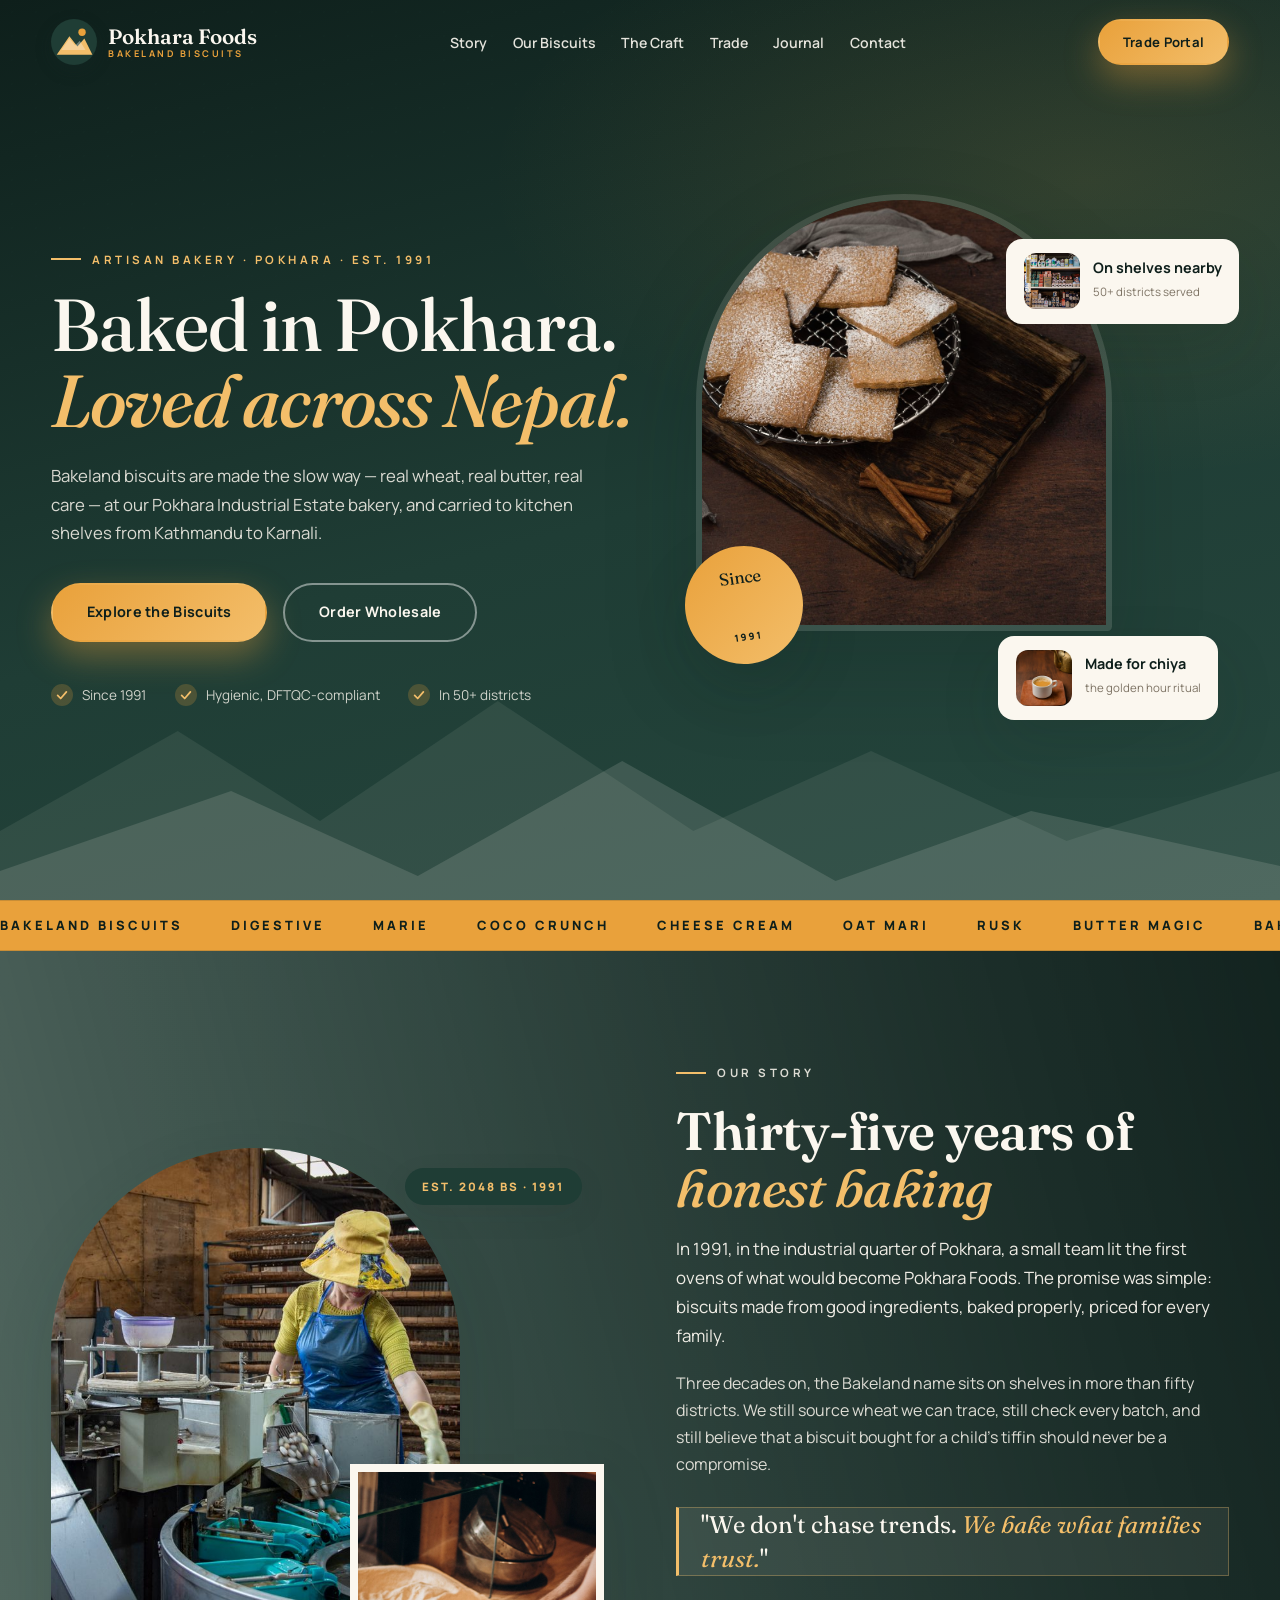
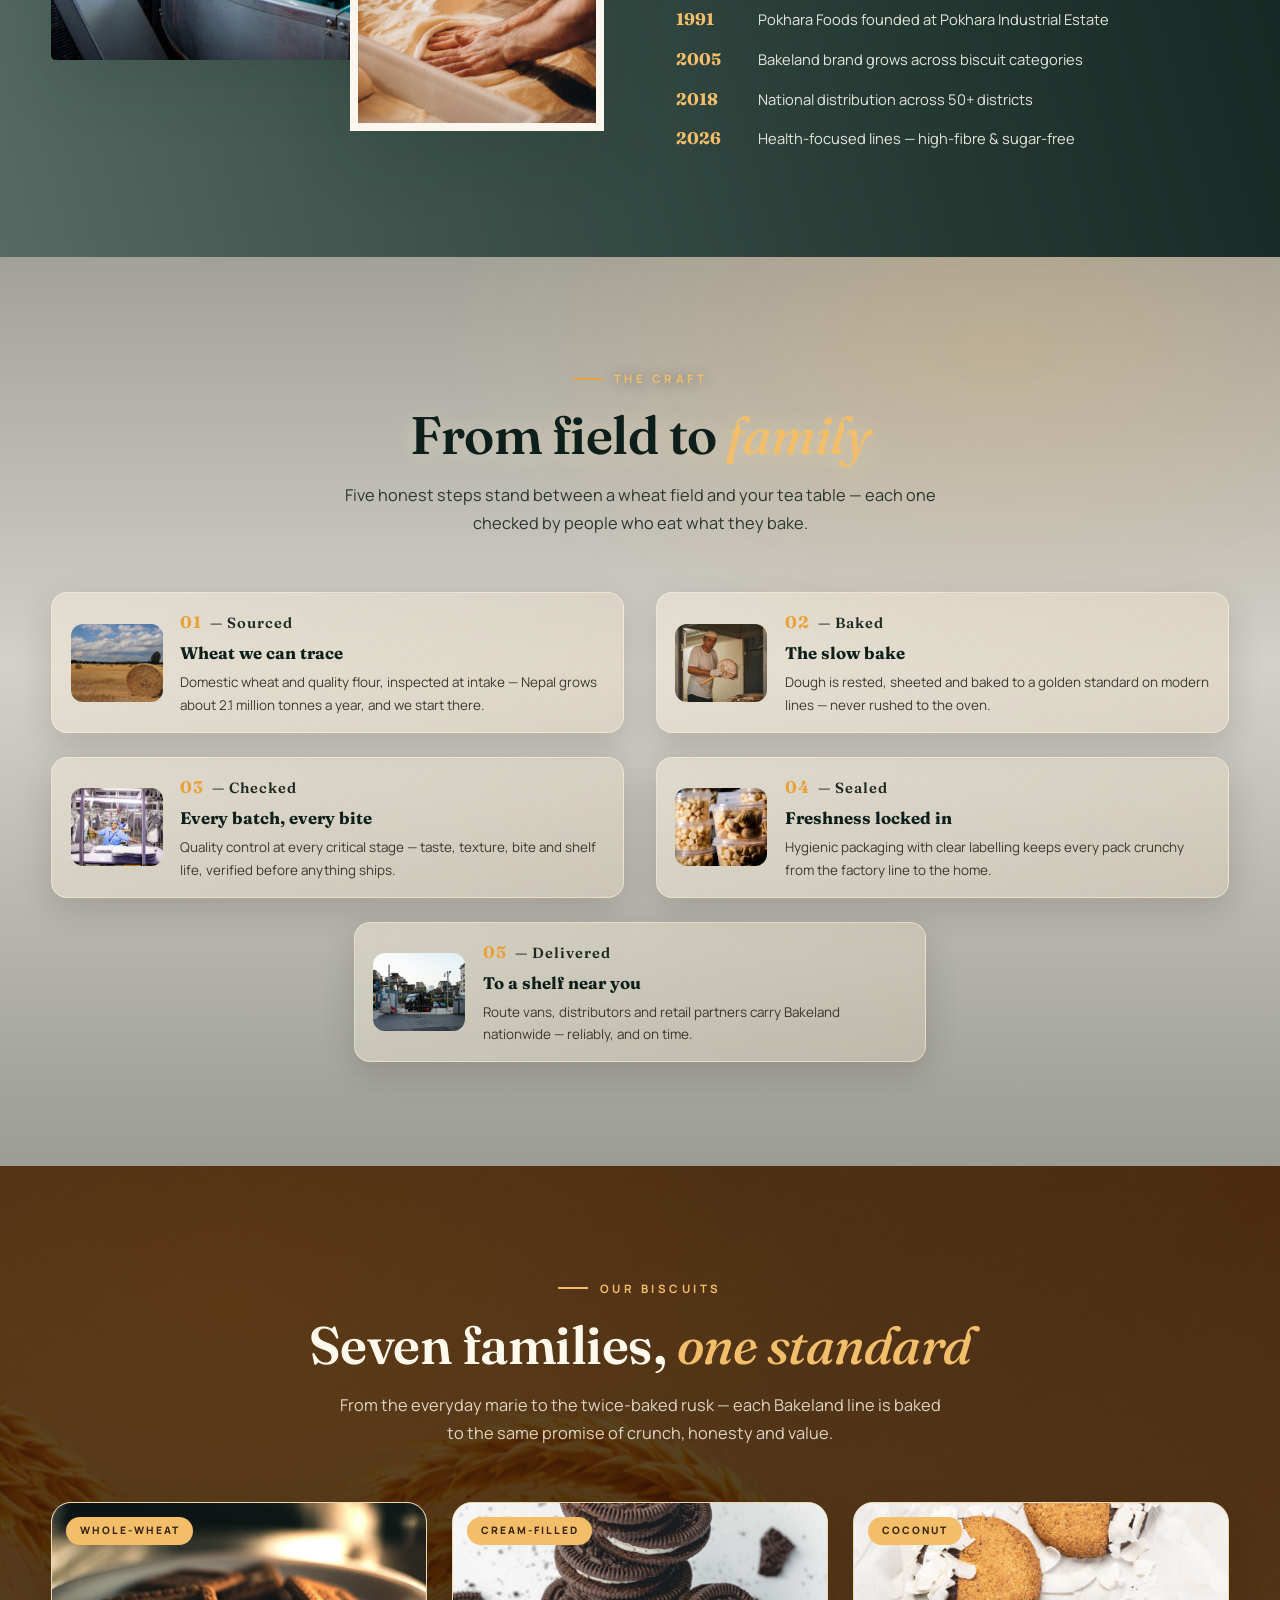
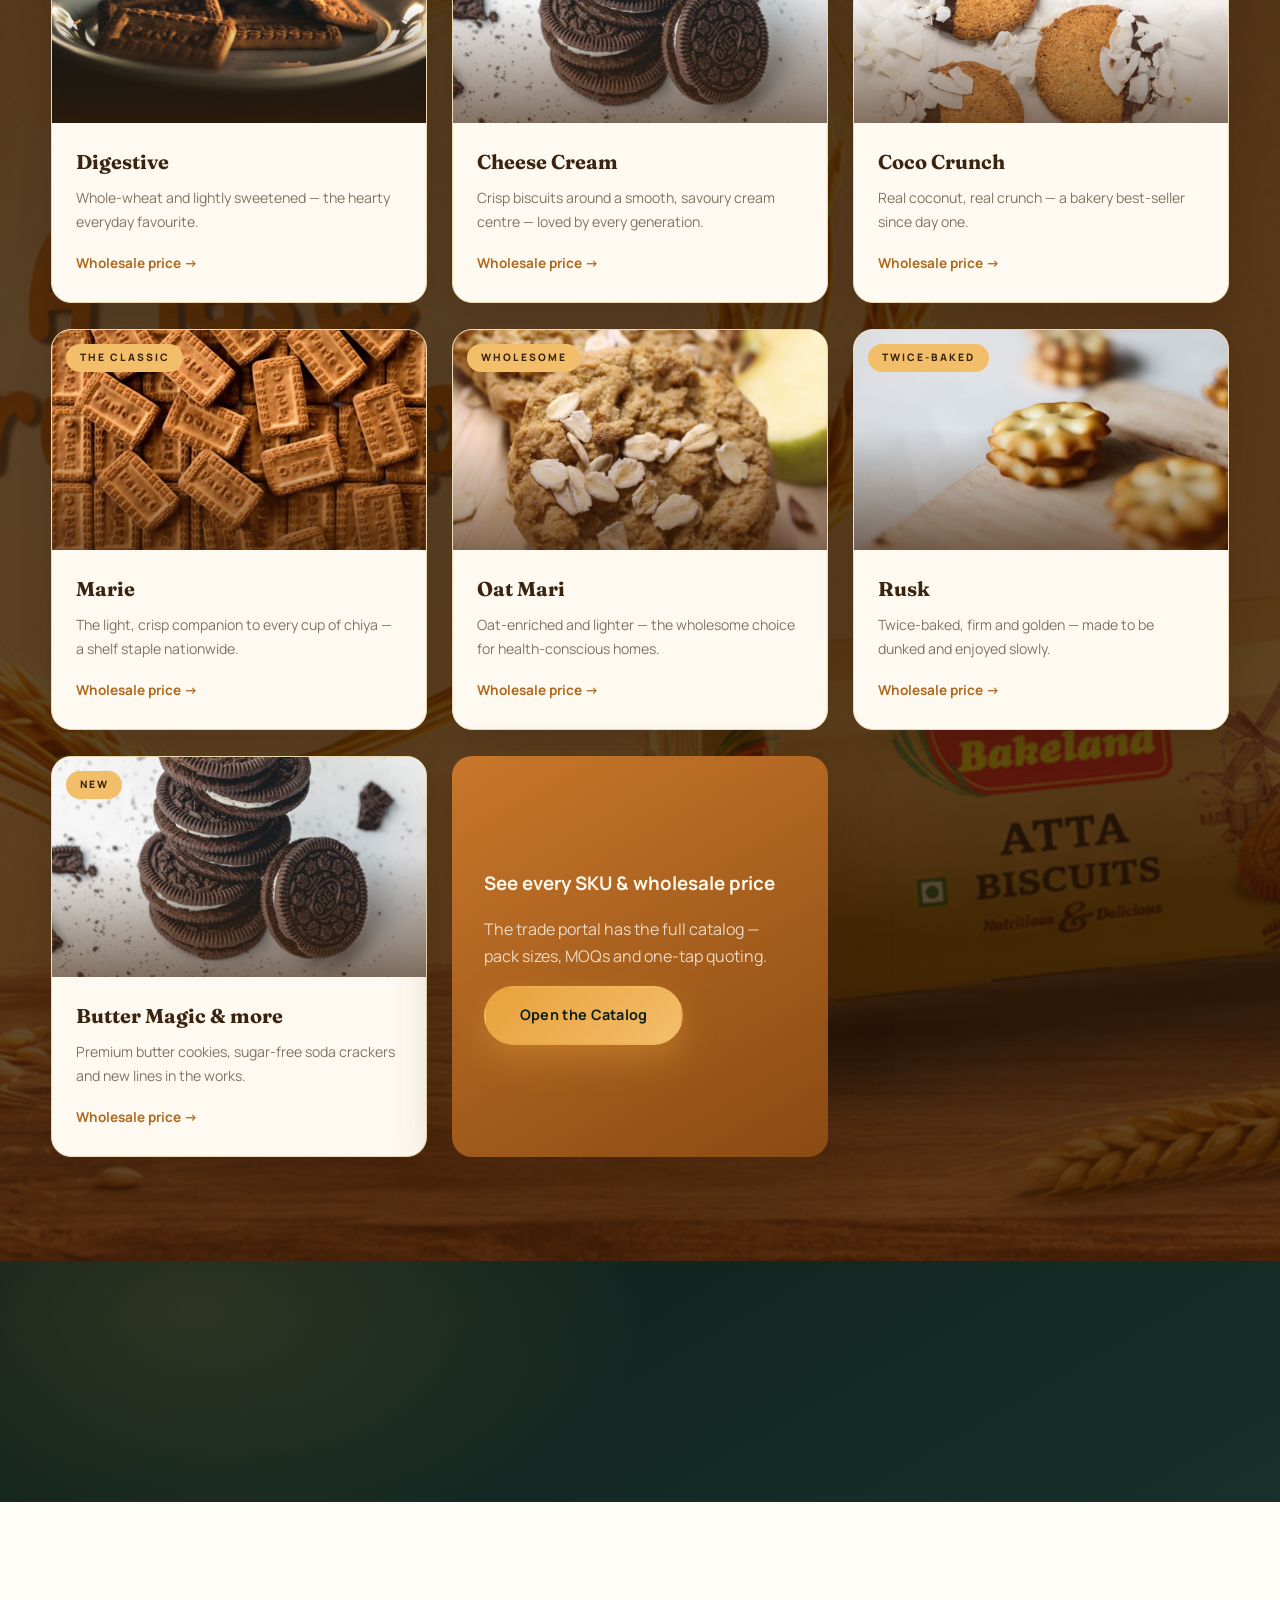
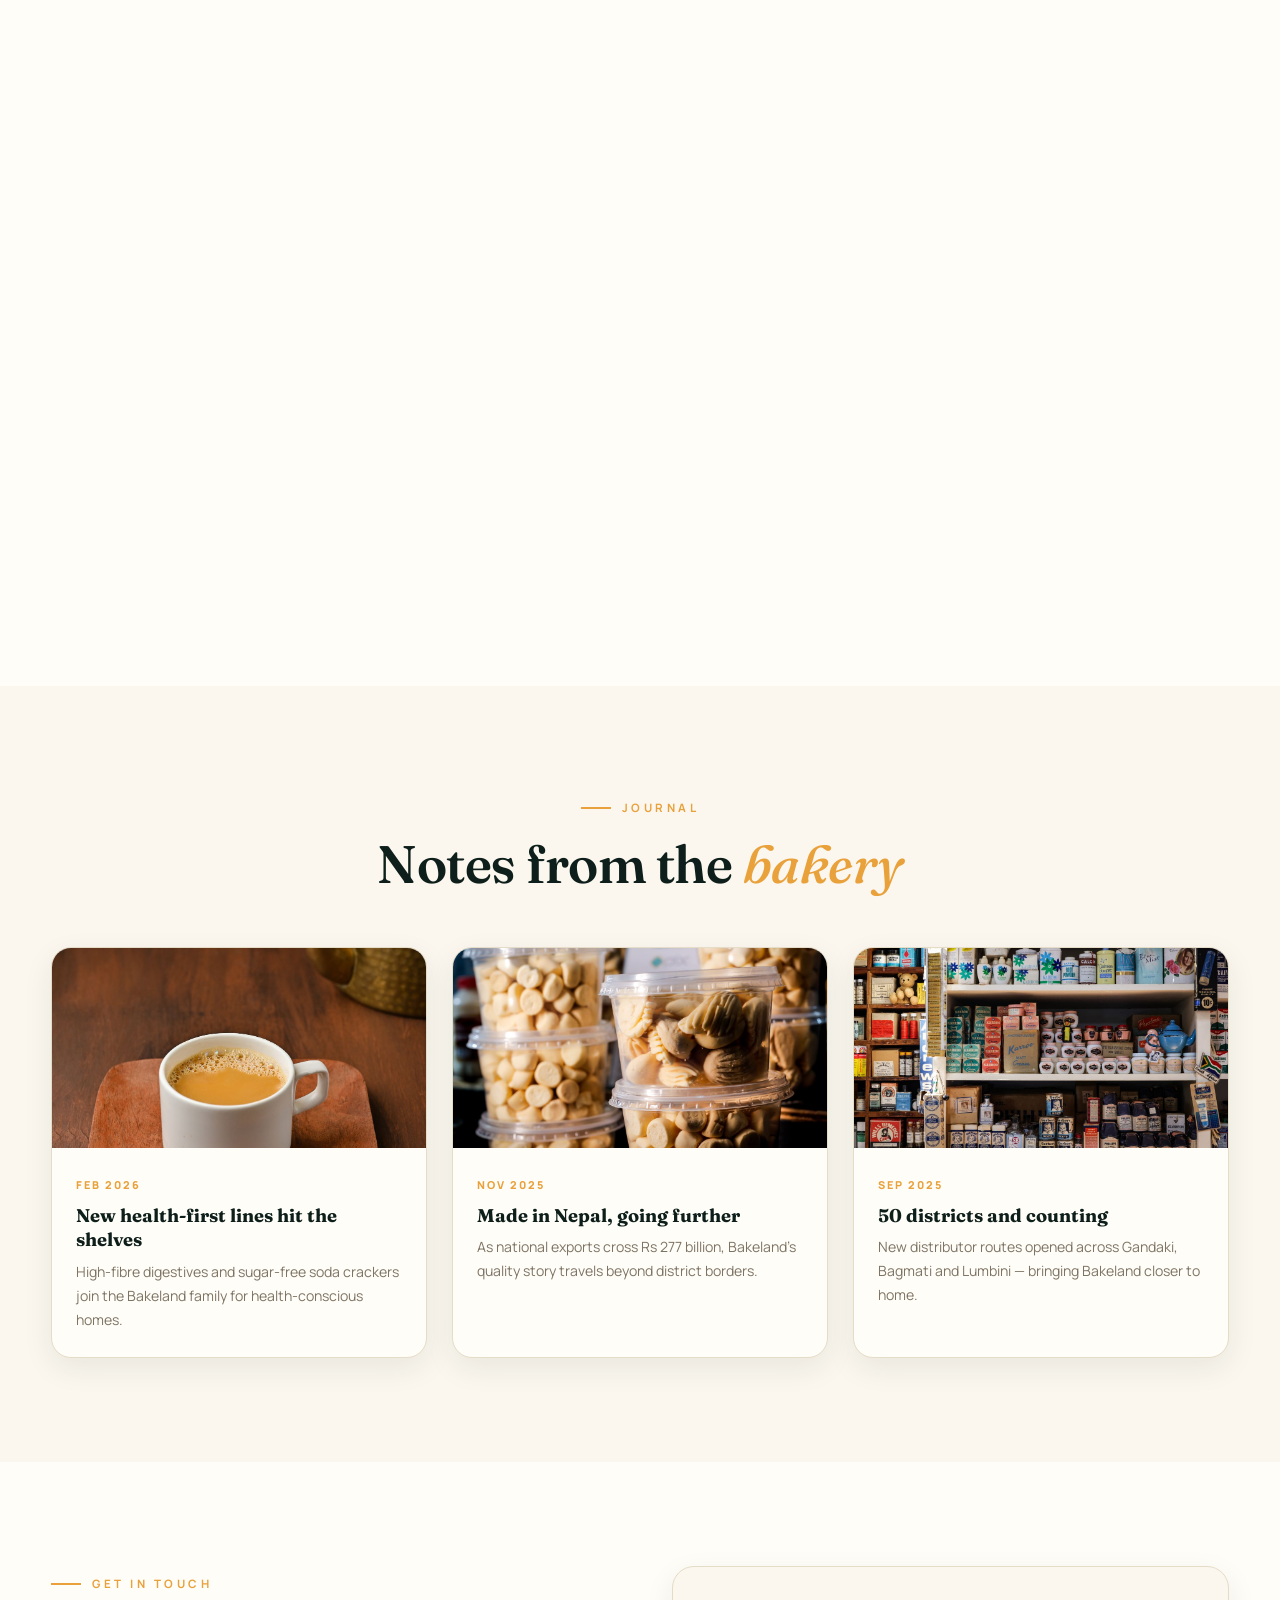
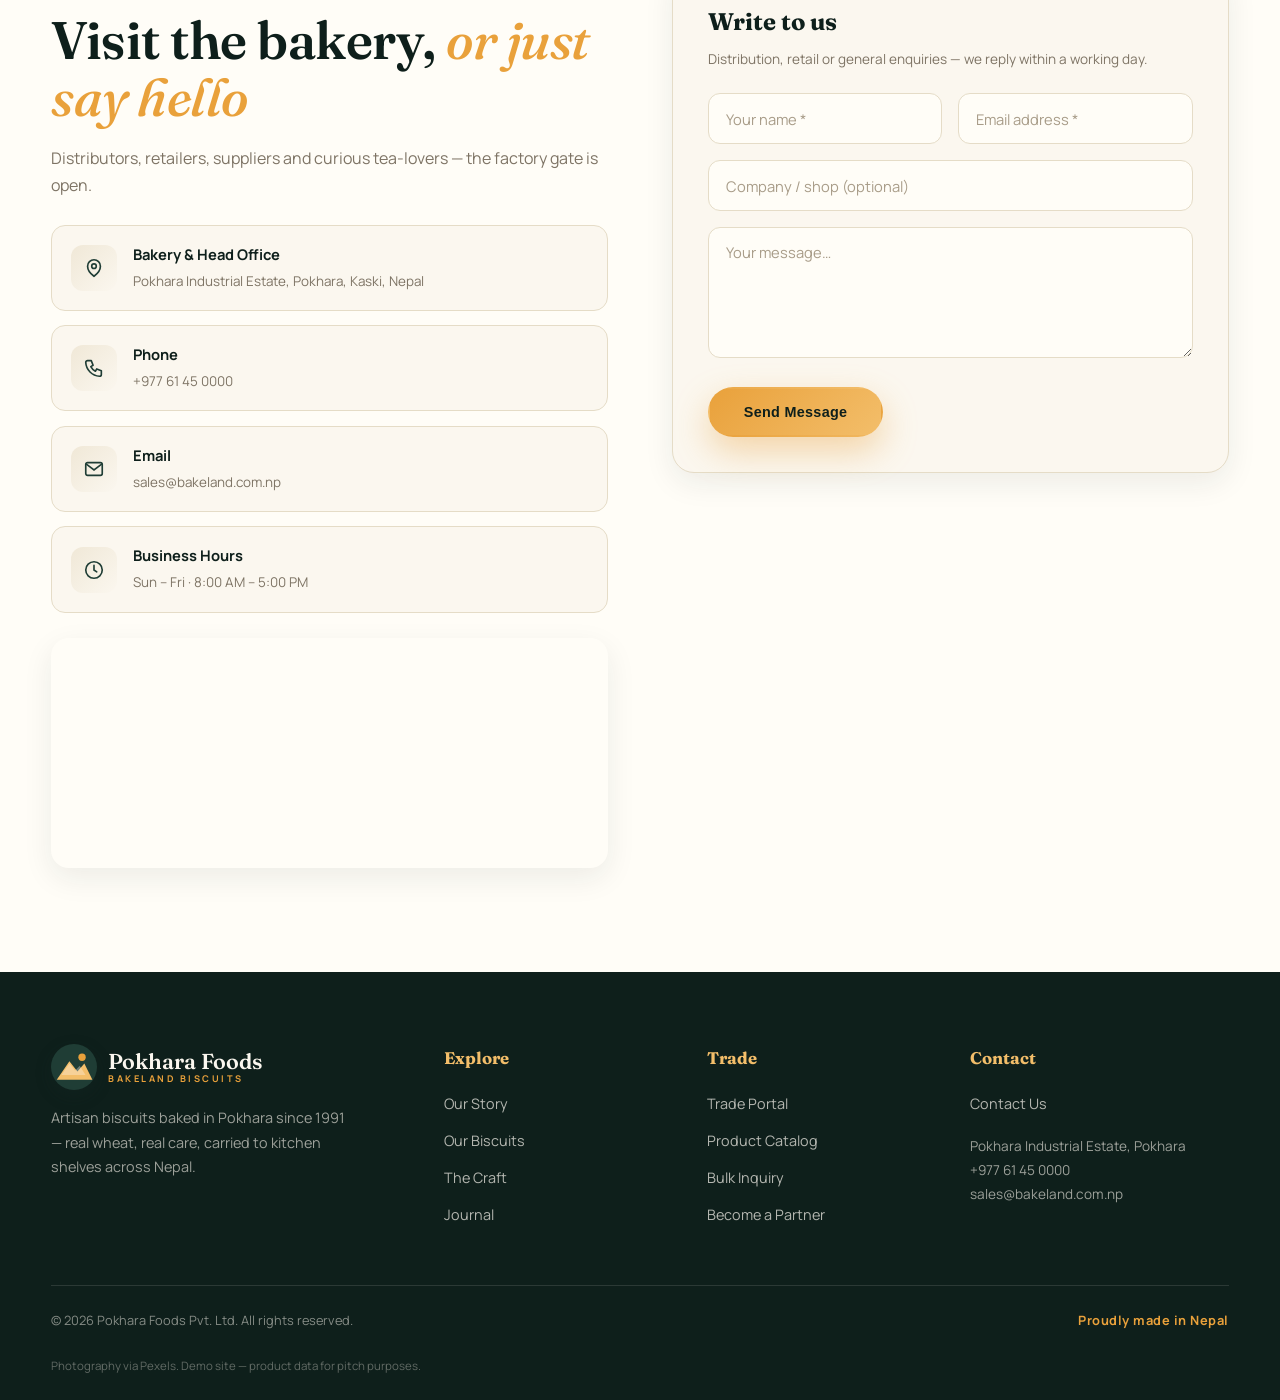
==== index.html @ 2c6dbd6b "feat: corporate website (index, styles, interactions)" ====
<!DOCTYPE html>
<html lang="en">
<head>
  <meta charset="UTF-8" />
  <meta name="viewport" content="width=device-width, initial-scale=1.0" />
  <title>Pokhara Foods | Bakeland Biscuits — Baked in Pokhara, Loved Across Nepal</title>
  <meta name="description" content="Pokhara Foods Pvt. Ltd. — artisan biscuit makers since 1991. Bakeland digestive, marie, coconut crunch and cream biscuits, baked at our Pokhara Industrial Estate bakery and carried to kitchens across Nepal." />
  <meta name="keywords" content="Bakeland biscuits, biscuit manufacturer Nepal, Pokhara Foods, digestive biscuits Nepal, biscuit wholesaler Nepal, Made in Nepal snacks" />
  <meta property="og:type" content="website" />
  <meta property="og:title" content="Pokhara Foods | Bakeland Biscuits" />
  <meta property="og:description" content="Artisan biscuits baked in Pokhara since 1991. Retailers & distributors — order wholesale in under two minutes." />
  <meta property="og:locale" content="en_NP" />
  <script type="application/ld+json">
  {
    "@context": "https://schema.org",
    "@type": "Organization",
    "name": "Pokhara Foods Pvt. Ltd.",
    "alternateName": "Bakeland Biscuits",
    "description": "Nepali artisan biscuit manufacturer, producer of the Bakeland brand since 1991.",
    "foundingDate": "1991",
    "telephone": "+97761450000",
    "address": {
      "@type": "PostalAddress",
      "streetAddress": "Pokhara Industrial Estate",
      "addressLocality": "Pokhara",
      "addressRegion": "Kaski, Gandaki",
      "addressCountry": "NP"
    },
    "areaServed": "Nepal",
    "brand": { "@type": "Brand", "name": "Bakeland" }
  }
  </script>
  <link rel="preconnect" href="https://fonts.googleapis.com" />
  <link rel="preconnect" href="https://fonts.gstatic.com" crossorigin />
  <link href="https://fonts.googleapis.com/css2?family=Fraunces:ital,opsz,wght@0,9..144,400;0,9..144,500;0,9..144,600;0,9..144,700;1,9..144,400;1,9..144,600&family=Manrope:wght@300;400;500;600;700;800&display=swap" rel="stylesheet" />
  <link rel="stylesheet" href="main.css" />
</head>
<body>

  <!-- ================================================================
       NAVBAR
  ================================================================= -->
  <nav class="navbar" id="navbar">
    <div class="container nav-inner">
      <a href="#top" class="brand">
        <span class="brand-mark" aria-hidden="true">
          <svg viewBox="0 0 40 40" width="46" height="46">
            <path d="M5 31 L16 15 L23 24 L29 17 L36 31 Z" fill="#f3be6a"/>
            <circle cx="27" cy="11.5" r="3.2" fill="#e9a13b"/>
            <path d="M9 27 L16 17 L21 23 L25 19 L30 27 Z" fill="rgba(251,247,239,0.35)"/>
          </svg>
        </span>
        <span class="brand-text">Pokhara Foods<small>Bakeland Biscuits</small></span>
      </a>

      <ul class="nav-links" id="navLinks">
        <li><a href="#story">Story</a></li>
        <li><a href="#families">Our Biscuits</a></li>
        <li><a href="#craft">The Craft</a></li>
        <li><a href="#trade">Trade</a></li>
        <li><a href="#journal">Journal</a></li>
        <li><a href="#contact">Contact</a></li>
      </ul>

      <a href="portal.html" class="btn btn-primary btn-sm">Trade Portal</a>

      <button class="hamburger" id="hamburger" aria-label="Toggle menu">
        <span></span><span></span><span></span>
      </button>
    </div>
  </nav>

  <!-- ================================================================
       HERO
  ================================================================= -->
  <header class="hero" id="top">
    <svg class="hero-ridge" viewBox="0 0 1440 260" preserveAspectRatio="none" aria-hidden="true">
      <path fill="rgba(251,247,239,0.07)" d="M0,190 L200,90 L360,180 L560,60 L780,190 L980,110 L1200,200 L1440,130 L1440,260 L0,260 Z"/>
      <path fill="rgba(251,247,239,0.13)" d="M0,230 L260,150 L470,235 L700,120 L940,240 L1160,170 L1440,225 L1440,260 L0,260 Z"/>
    </svg>

    <div class="container hero-inner">
      <div class="hero-copy">
        <p class="eyebrow hero-eyebrow">Artisan Bakery · Pokhara · Est. 1991</p>
        <h1 class="hero-title">Baked in Pokhara.<br /><em>Loved across Nepal.</em></h1>
        <p class="hero-sub">
          Bakeland biscuits are made the slow way — real wheat, real butter, real care —
          at our Pokhara Industrial Estate bakery, and carried to kitchen shelves from
          Kathmandu to Karnali.
        </p>
        <div class="hero-actions">
          <a href="#families" class="btn btn-primary">Explore the Biscuits</a>
          <a href="portal.html" class="btn btn-ghost">Order Wholesale</a>
        </div>
        <ul class="hero-trust">
          <li><span class="tick"><svg viewBox="0 0 16 16" width="14" height="14"><path d="M3 8.5 6.5 12 13 4.5" fill="none" stroke="currentColor" stroke-width="2" stroke-linecap="round" stroke-linejoin="round"/></svg></span>Since 1991</li>
          <li><span class="tick"><svg viewBox="0 0 16 16" width="14" height="14"><path d="M3 8.5 6.5 12 13 4.5" fill="none" stroke="currentColor" stroke-width="2" stroke-linecap="round" stroke-linejoin="round"/></svg></span>Hygienic, DFTQC-compliant</li>
          <li><span class="tick"><svg viewBox="0 0 16 16" width="14" height="14"><path d="M3 8.5 6.5 12 13 4.5" fill="none" stroke="currentColor" stroke-width="2" stroke-linecap="round" stroke-linejoin="round"/></svg></span>In 50+ districts</li>
        </ul>
      </div>

      <div class="hero-collage" aria-hidden="true">
        <div class="hero-main arch">
          <img src="assets/hero.jpg" alt="Artisan biscuits arranged on a rustic table" />
        </div>
        <div class="hero-float hero-float-a">
          <img src="assets/chiya.jpg" alt="Cup of chiya with biscuits" />
          <div><strong>Made for chiya</strong><span>the golden hour ritual</span></div>
        </div>
        <div class="hero-float hero-float-b">
          <img src="assets/kirana.jpg" alt="Neighbourhood grocery shelf" />
          <div><strong>On shelves nearby</strong><span>50+ districts served</span></div>
        </div>
        <div class="hero-seal">Since<br /><small>1991</small></div>
      </div>
    </div>
  </header>

  <!-- ================================================================
       TICKER
  ================================================================= -->
  <div class="ticker" aria-hidden="true">
    <div class="ticker-track">
      <span>Bakeland Biscuits</span><span>Digestive</span><span>Marie</span><span>Coco Crunch</span><span>Cheese Cream</span><span>Oat Mari</span><span>Rusk</span><span>Butter Magic</span><span>Baked in Pokhara</span>
      <span>Bakeland Biscuits</span><span>Digestive</span><span>Marie</span><span>Coco Crunch</span><span>Cheese Cream</span><span>Oat Mari</span><span>Rusk</span><span>Butter Magic</span><span>Baked in Pokhara</span>
    </div>
  </div>

  <!-- ================================================================
       STORY
  ================================================================= -->
  <section class="section story" id="story">
    <div class="container story-grid">
      <div class="story-media reveal">
        <div class="story-photo-a arch">
          <img src="assets/factory.jpg" alt="Inside the Pokhara Foods bakery" />
        </div>
        <div class="story-photo-b">
          <img src="assets/baker-hands.jpg" alt="Baker's hands kneading dough" />
        </div>
        <span class="story-tag">Est. 2048 BS · 1991</span>
      </div>

      <div class="story-text">
        <p class="eyebrow reveal">Our Story</p>
        <h2 class="section-title reveal">Thirty-five years of <em>honest baking</em></h2>
        <p class="lead reveal">
          In 1991, in the industrial quarter of Pokhara, a small team lit the first ovens
          of what would become Pokhara Foods. The promise was simple: biscuits made from
          good ingredients, baked properly, priced for every family.
        </p>
        <p class="reveal">
          Three decades on, the Bakeland name sits on shelves in more than fifty districts.
          We still source wheat we can trace, still check every batch, and still believe
          that a biscuit bought for a child's tiffin should never be a compromise.
        </p>
        <blockquote class="pullquote reveal">
          "We don't chase trends. <em>We bake what families trust.</em>"
        </blockquote>

        <ul class="timeline">
          <li class="reveal"><b>1991</b><span>Pokhara Foods founded at Pokhara Industrial Estate</span></li>
          <li class="reveal"><b>2005</b><span>Bakeland brand grows across biscuit categories</span></li>
          <li class="reveal"><b>2018</b><span>National distribution across 50+ districts</span></li>
          <li class="reveal"><b>2026</b><span>Health-focused lines — high-fibre &amp; sugar-free</span></li>
        </ul>
      </div>
    </div>
  </section>

  <!-- ================================================================
       CRAFT — FIELD TO FAMILY (wheat-field video background)
  ================================================================= -->
  <section class="section craft" id="craft">
    <video class="craft-video" src="field.mp4" autoplay muted loop playsinline preload="auto" aria-hidden="true"></video>

    <div class="container">
      <div class="section-head center reveal">
        <p class="eyebrow">The Craft</p>
        <h2 class="section-title">From field to <em>family</em></h2>
        <p class="section-sub">
          Five honest steps stand between a wheat field and your tea table — each one
          checked by people who eat what they bake.
        </p>
      </div>

      <div class="craft-steps">
        <div class="craft-step reveal">
          <div class="craft-img"><img src="assets/wheat.jpg" alt="Golden wheat field" loading="lazy" /></div>
          <div>
            <span class="craft-num"><b>01</b> — Sourced</span>
            <h4>Wheat we can trace</h4>
            <p>Domestic wheat and quality flour, inspected at intake — Nepal grows about 2.1 million tonnes a year, and we start there.</p>
          </div>
        </div>
        <div class="craft-step reveal">
          <div class="craft-img"><img src="assets/oven.jpg" alt="Baking in a commercial oven" loading="lazy" /></div>
          <div>
            <span class="craft-num"><b>02</b> — Baked</span>
            <h4>The slow bake</h4>
            <p>Dough is rested, sheeted and baked to a golden standard on modern lines — never rushed to the oven.</p>
          </div>
        </div>
        <div class="craft-step reveal">
          <div class="craft-img"><img src="assets/quality.jpg" alt="Quality inspection" loading="lazy" /></div>
          <div>
            <span class="craft-num"><b>03</b> — Checked</span>
            <h4>Every batch, every bite</h4>
            <p>Quality control at every critical stage — taste, texture, bite and shelf life, verified before anything ships.</p>
          </div>
        </div>
        <div class="craft-step reveal">
          <div class="craft-img"><img src="assets/packaging.jpg" alt="Packaged biscuits" loading="lazy" /></div>
          <div>
            <span class="craft-num"><b>04</b> — Sealed</span>
            <h4>Freshness locked in</h4>
            <p>Hygienic packaging with clear labelling keeps every pack crunchy from the factory line to the home.</p>
          </div>
        </div>
        <div class="craft-step reveal">
          <div class="craft-img"><img src="assets/distribution.jpg" alt="Distribution truck" loading="lazy" /></div>
          <div>
            <span class="craft-num"><b>05</b> — Delivered</span>
            <h4>To a shelf near you</h4>
            <p>Route vans, distributors and retail partners carry Bakeland nationwide — reliably, and on time.</p>
          </div>
        </div>
      </div>
    </div>
  </section>

  <!-- ================================================================
       PRODUCT FAMILIES
  ================================================================= -->
  <section class="section families" id="families">
    <div class="container">
      <div class="section-head center reveal">
        <p class="eyebrow">Our Biscuits</p>
        <h2 class="section-title">Seven families, <em>one standard</em></h2>
        <p class="section-sub">
          From the everyday marie to the twice-baked rusk — each Bakeland line is baked
          to the same promise of crunch, honesty and value.
        </p>
      </div>

      <div class="families-grid">
        <article class="card family-card reveal">
          <div class="family-img">
            <span class="family-tag">Whole-wheat</span>
            <img src="assets/biscuit-digestive.jpg" alt="Bakeland Digestive biscuits" loading="lazy" />
          </div>
          <div class="family-body">
            <h3>Digestive</h3>
            <p>Whole-wheat and lightly sweetened — the hearty everyday favourite.</p>
            <a href="portal.html#catalog" class="family-link">Wholesale price →</a>
          </div>
        </article>

        <article class="card family-card reveal">
          <div class="family-img">
            <span class="family-tag">Cream-filled</span>
            <img src="assets/biscuit-cream.jpg" alt="Bakeland Cheese Cream biscuits" loading="lazy" />
          </div>
          <div class="family-body">
            <h3>Cheese Cream</h3>
            <p>Crisp biscuits around a smooth, savoury cream centre — loved by every generation.</p>
            <a href="portal.html#catalog" class="family-link">Wholesale price →</a>
          </div>
        </article>

        <article class="card family-card reveal">
          <div class="family-img">
            <span class="family-tag">Coconut</span>
            <img src="assets/biscuit-coconut.jpg" alt="Bakeland Coco Crunch coconut biscuits" loading="lazy" />
          </div>
          <div class="family-body">
            <h3>Coco Crunch</h3>
            <p>Real coconut, real crunch — a bakery best-seller since day one.</p>
            <a href="portal.html#catalog" class="family-link">Wholesale price →</a>
          </div>
        </article>

        <article class="card family-card reveal">
          <div class="family-img">
            <span class="family-tag">The classic</span>
            <img src="assets/biscuit-marie.jpg" alt="Bakeland Marie biscuits" loading="lazy" />
          </div>
          <div class="family-body">
            <h3>Marie</h3>
            <p>The light, crisp companion to every cup of chiya — a shelf staple nationwide.</p>
            <a href="portal.html#catalog" class="family-link">Wholesale price →</a>
          </div>
        </article>

        <article class="card family-card reveal">
          <div class="family-img">
            <span class="family-tag">Wholesome</span>
            <img src="assets/biscuit-oat.jpg" alt="Bakeland Oat Mari biscuits" loading="lazy" />
          </div>
          <div class="family-body">
            <h3>Oat Mari</h3>
            <p>Oat-enriched and lighter — the wholesome choice for health-conscious homes.</p>
            <a href="portal.html#catalog" class="family-link">Wholesale price →</a>
          </div>
        </article>

        <article class="card family-card reveal">
          <div class="family-img">
            <span class="family-tag">Twice-baked</span>
            <img src="assets/biscuit-rusk.jpg" alt="Bakeland Rusk slices" loading="lazy" />
          </div>
          <div class="family-body">
            <h3>Rusk</h3>
            <p>Twice-baked, firm and golden — made to be dunked and enjoyed slowly.</p>
            <a href="portal.html#catalog" class="family-link">Wholesale price →</a>
          </div>
        </article>

        <article class="card family-card reveal">
          <div class="family-img">
            <span class="family-tag">New</span>
            <img src="assets/biscuit-cream.jpg" alt="Bakeland Butter Magic cookies" loading="lazy" />
          </div>
          <div class="family-body">
            <h3>Butter Magic &amp; more</h3>
            <p>Premium butter cookies, sugar-free soda crackers and new lines in the works.</p>
            <a href="portal.html#catalog" class="family-link">Wholesale price →</a>
          </div>
        </article>

        <article class="card family-card family-cta reveal">
          <h3>See every SKU &amp; wholesale price</h3>
          <p>The trade portal has the full catalog — pack sizes, MOQs and one-tap quoting.</p>
          <a href="portal.html#catalog" class="btn btn-primary">Open the Catalog</a>
        </article>
      </div>
    </div>
  </section>

  <!-- ================================================================
       STATS BAND
  ================================================================= -->
  <section class="stats">
    <div class="container stats-inner">
      <div class="stat reveal">
        <span class="stat-value" data-count="30" data-suffix="+">0</span>
        <p class="stat-label">Years baking</p>
      </div>
      <div class="stat reveal">
        <span class="stat-value" data-count="120" data-suffix="+">0</span>
        <p class="stat-label">People on the team</p>
      </div>
      <div class="stat reveal">
        <span class="stat-value" data-count="50" data-suffix="+">0</span>
        <p class="stat-label">Distributor partners</p>
      </div>
      <div class="stat reveal">
        <span class="stat-value" data-count="7">0</span>
        <p class="stat-label">Biscuit families</p>
      </div>
      <div class="stat reveal">
        <span class="stat-value" data-count="100" data-suffix="k+">0</span>
        <p class="stat-label">Families reached</p>
      </div>
    </div>
  </section>

  <!-- ================================================================
       TRADE TEASER + MINI CALCULATOR
  ================================================================= -->
  <section class="section trade" id="trade">
    <div class="container trade-grid">
      <div>
        <p class="eyebrow reveal">Trade &amp; Distribution</p>
        <h2 class="section-title reveal">A category <em>on the rise</em></h2>
        <p class="reveal" style="color:var(--muted)">
          Nepal's biscuits and crackers market is projected to grow at a
          <strong style="color:var(--pine-deep)">6.8% CAGR through 2032</strong>, total exports
          have climbed past <strong style="color:var(--pine-deep)">Rs 277 billion</strong>,
          and shelves are hungry for trusted local brands. Bakeland is ready — and so is
          our order desk.
        </p>

        <div class="trade-points">
          <div class="trade-point reveal">
            <span class="tp-num">1</span>
            <div><strong>Instant bulk quotes</strong><span>Calculate your order and get a WhatsApp quote in under two minutes.</span></div>
          </div>
          <div class="trade-point reveal">
            <span class="tp-num">2</span>
            <div><strong>Partner tiers for every size</strong><span>From kirana retailer to regional super-distributor — pick your tier, apply online.</span></div>
          </div>
          <div class="trade-point reveal">
            <span class="tp-num">3</span>
            <div><strong>Fresh stock, fast</strong><span>Baked at our Pokhara plant, routed nationwide on time for every season.</span></div>
          </div>
        </div>
      </div>

      <div class="mini-calc reveal">
        <p class="eyebrow" style="color:var(--saffron-2)">Try it — 10 seconds</p>
        <h3>Estimate your first order</h3>
        <p class="form-note">Pick a biscuit and cartons. This is the same calculator the trade portal uses.</p>
        <label for="miniSku">Biscuit</label>
        <select id="miniSku"></select>
        <label for="miniQty">Cartons</label>
        <input type="number" id="miniQty" min="1" max="999" value="10" />
        <div class="mini-result">
          <span>Est. wholesale value</span>
          <strong id="miniValue">Rs. 0</strong>
        </div>
        <a href="portal.html#calculator" class="btn btn-primary" style="width:100%">Open the Trade Portal</a>
      </div>
    </div>
  </section>

  <!-- ================================================================
       JOURNAL
  ================================================================= -->
  <section class="section journal" id="journal">
    <div class="container">
      <div class="section-head center reveal">
        <p class="eyebrow">Journal</p>
        <h2 class="section-title">Notes from the <em>bakery</em></h2>
      </div>

      <div class="journal-grid">
        <article class="card journal-card reveal">
          <div class="journal-img"><img src="assets/chiya.jpg" alt="Chiya with biscuits" loading="lazy" /></div>
          <div class="journal-body">
            <span class="journal-date">Feb 2026</span>
            <h3>New health-first lines hit the shelves</h3>
            <p>High-fibre digestives and sugar-free soda crackers join the Bakeland family for health-conscious homes.</p>
          </div>
        </article>

        <article class="card journal-card reveal">
          <div class="journal-img"><img src="assets/packaging.jpg" alt="Packaged biscuits" loading="lazy" /></div>
          <div class="journal-body">
            <span class="journal-date">Nov 2025</span>
            <h3>Made in Nepal, going further</h3>
            <p>As national exports cross Rs 277 billion, Bakeland's quality story travels beyond district borders.</p>
          </div>
        </article>

        <article class="card journal-card reveal">
          <div class="journal-img"><img src="assets/kirana.jpg" alt="Neighbourhood grocery store" loading="lazy" /></div>
          <div class="journal-body">
            <span class="journal-date">Sep 2025</span>
            <h3>50 districts and counting</h3>
            <p>New distributor routes opened across Gandaki, Bagmati and Lumbini — bringing Bakeland closer to home.</p>
          </div>
        </article>
      </div>
    </div>
  </section>

  <!-- ================================================================
       CONTACT
  ================================================================= -->
  <section class="section contact" id="contact">
    <div class="container contact-grid">
      <div>
        <p class="eyebrow reveal">Get in Touch</p>
        <h2 class="section-title reveal">Visit the bakery, <em>or just say hello</em></h2>
        <p class="reveal" style="color:var(--muted); margin-bottom:1.6rem">
          Distributors, retailers, suppliers and curious tea-lovers — the factory gate is open.
        </p>

        <div class="contact-cards">
          <div class="contact-card reveal">
            <span class="contact-icon"><svg viewBox="0 0 24 24" width="22" height="22"><path d="M12 21s-7-5.2-7-11a7 7 0 0 1 14 0c0 5.8-7 11-7 11Z" fill="none" stroke="currentColor" stroke-width="1.8"/><circle cx="12" cy="10" r="2.5" fill="none" stroke="currentColor" stroke-width="1.8"/></svg></span>
            <div><strong>Bakery &amp; Head Office</strong><span>Pokhara Industrial Estate, Pokhara, Kaski, Nepal</span></div>
          </div>
          <div class="contact-card reveal">
            <span class="contact-icon"><svg viewBox="0 0 24 24" width="22" height="22"><path d="M5 4h4l2 5-2.5 1.5a12 12 0 0 0 5 5L15 13l5 2v4a2 2 0 0 1-2 2A16 16 0 0 1 3 6a2 2 0 0 1 2-2Z" fill="none" stroke="currentColor" stroke-width="1.8" stroke-linejoin="round"/></svg></span>
            <div><strong>Phone</strong><span>+977 61 45 0000</span></div>
          </div>
          <div class="contact-card reveal">
            <span class="contact-icon"><svg viewBox="0 0 24 24" width="22" height="22"><rect x="3" y="5" width="18" height="14" rx="2" fill="none" stroke="currentColor" stroke-width="1.8"/><path d="m4 7 8 6 8-6" fill="none" stroke="currentColor" stroke-width="1.8" stroke-linecap="round"/></svg></span>
            <div><strong>Email</strong><span>sales@bakeland.com.np</span></div>
          </div>
          <div class="contact-card reveal">
            <span class="contact-icon"><svg viewBox="0 0 24 24" width="22" height="22"><circle cx="12" cy="12" r="9" fill="none" stroke="currentColor" stroke-width="1.8"/><path d="M12 7v5l3 2" fill="none" stroke="currentColor" stroke-width="1.8" stroke-linecap="round"/></svg></span>
            <div><strong>Business Hours</strong><span>Sun – Fri · 8:00 AM – 5:00 PM</span></div>
          </div>
        </div>

        <div class="contact-map reveal">
          <iframe
            src="https://www.google.com/maps?q=Pokhara+Industrial+Estate,+Pokhara,+Nepal&output=embed"
            title="Pokhara Foods — Pokhara Industrial Estate"
            loading="lazy"
            referrerpolicy="no-referrer-when-downgrade"
            allowfullscreen></iframe>
        </div>
      </div>

      <form class="contact-form reveal" id="contactForm" onsubmit="return false;">
        <h3>Write to us</h3>
        <p class="form-note">Distribution, retail or general enquiries — we reply within a working day.</p>
        <div class="form-row">
          <input type="text" placeholder="Your name *" id="cfName" required />
          <input type="email" placeholder="Email address *" id="cfEmail" required />
        </div>
        <input type="text" placeholder="Company / shop (optional)" id="cfCompany" />
        <textarea rows="5" placeholder="Your message…" id="cfMsg"></textarea>
        <button type="submit" class="btn btn-primary">Send Message</button>
        <p class="form-success" id="cfSuccess">Dhanyabad! Your message is on its way — we'll reply within a working day.</p>
      </form>
    </div>
  </section>

  <!-- ================================================================
       FOOTER
  ================================================================= -->
  <footer class="footer">
    <div class="container footer-top">
      <div class="footer-brand">
        <a href="#top" class="brand">
          <span class="brand-mark" aria-hidden="true">
            <svg viewBox="0 0 40 40" width="46" height="46">
              <path d="M5 31 L16 15 L23 24 L29 17 L36 31 Z" fill="#f3be6a"/>
              <circle cx="27" cy="11.5" r="3.2" fill="#e9a13b"/>
              <path d="M9 27 L16 17 L21 23 L25 19 L30 27 Z" fill="rgba(251,247,239,0.35)"/>
            </svg>
          </span>
          <span class="brand-text">Pokhara Foods<small>Bakeland Biscuits</small></span>
        </a>
        <p class="footer-desc">
          Artisan biscuits baked in Pokhara since 1991 — real wheat, real care, carried
          to kitchen shelves across Nepal.
        </p>
      </div>

      <div class="footer-col">
        <h4>Explore</h4>
        <ul>
          <li><a href="#story">Our Story</a></li>
          <li><a href="#families">Our Biscuits</a></li>
          <li><a href="#craft">The Craft</a></li>
          <li><a href="#journal">Journal</a></li>
        </ul>
      </div>

      <div class="footer-col">
        <h4>Trade</h4>
        <ul>
          <li><a href="portal.html">Trade Portal</a></li>
          <li><a href="portal.html#catalog">Product Catalog</a></li>
          <li><a href="portal.html#calculator">Bulk Inquiry</a></li>
          <li><a href="portal.html#partners">Become a Partner</a></li>
        </ul>
      </div>

      <div class="footer-col">
        <h4>Contact</h4>
        <ul>
          <li><a href="#contact">Contact Us</a></li>
        </ul>
        <p class="footer-contact">Pokhara Industrial Estate, Pokhara<br />+977 61 45 0000<br />sales@bakeland.com.np</p>
      </div>
    </div>

    <div class="container footer-bottom">
      <p>&copy; <span id="year">2026</span> Pokhara Foods Pvt. Ltd. All rights reserved.</p>
      <p class="footer-note">Proudly made in Nepal</p>
    </div>
    <div class="container footer-bottom" style="border-top:none; padding-top:0">
      <p class="footer-credits">Photography via Pexels. Demo site — product data for pitch purposes.</p>
    </div>
  </footer>

  <script src="main.js"></script>
</body>
</html>
---- main.css ----
/* ============================================================
   POKHARA FOODS — Modern Artisan
   Editorial serif · forest green + saffron + ivory
   Fresh design, zero reference to legacy files
   ============================================================ */

:root {
  --pine: #1f3d35;
  --pine-2: #17302a;
  --pine-deep: #0e1f1b;
  --saffron: #e9a13b;
  --saffron-2: #f3be6a;
  --ivory: #fbf7ef;
  --paper: #fffdf7;
  --sand: #f0e8d7;
  --ink: #29231a;
  --muted: #7e7465;
  --line: #e5dcc7;
  --shadow-sm: 0 10px 30px rgba(20, 40, 35, 0.08);
  --shadow: 0 24px 60px rgba(20, 40, 35, 0.14);
  --shadow-lg: 0 40px 90px rgba(14, 31, 27, 0.22);
  --radius: 20px;
}

* { margin: 0; padding: 0; box-sizing: border-box; }

html { scroll-behavior: smooth; }

body {
  font-family: 'Manrope', sans-serif;
  color: var(--ink);
  background: var(--ivory);
  line-height: 1.7;
  overflow-x: hidden;
  -webkit-font-smoothing: antialiased;
}

.container { width: min(1200px, 92%); margin: 0 auto; }
a { text-decoration: none; color: inherit; }
ul { list-style: none; }
img { display: block; max-width: 100%; }
em { font-style: italic; }

.section { padding: 6.5rem 0; }

/* ---------- Type ---------- */
.eyebrow {
  display: inline-flex;
  align-items: center;
  gap: 0.7rem;
  text-transform: uppercase;
  letter-spacing: 3.5px;
  font-size: 0.72rem;
  font-weight: 700;
  color: var(--saffron);
  margin-bottom: 1.1rem;
}
.eyebrow::before { content: ""; width: 30px; height: 2px; background: var(--saffron); }
.eyebrow.center::after { content: ""; width: 30px; height: 2px; background: var(--saffron); }

.section-title {
  font-family: 'Fraunces', serif;
  font-size: clamp(2.1rem, 4.6vw, 3.3rem);
  font-weight: 600;
  line-height: 1.08;
  letter-spacing: -0.5px;
  color: var(--pine-deep);
  margin-bottom: 1.2rem;
}
.section-title em { color: var(--saffron); font-weight: 500; }
.section-head { max-width: 760px; margin-bottom: 3.4rem; }
.section-head.center { margin: 0 auto 3.4rem; text-align: center; }
.section-head.center .eyebrow { justify-content: center; }
.section-sub { color: var(--muted); font-weight: 400; font-size: 1.02rem; max-width: 620px; }
.section-head.center .section-sub { margin: 0 auto; }

/* ---------- Buttons ---------- */
.btn {
  display: inline-flex;
  align-items: center;
  justify-content: center;
  gap: 0.5rem;
  padding: 0.95rem 2.1rem;
  border-radius: 999px;
  font-weight: 700;
  font-size: 0.9rem;
  letter-spacing: 0.3px;
  border: 2px solid transparent;
  cursor: pointer;
  transition: transform 0.25s ease, box-shadow 0.25s ease, background 0.25s ease, color 0.25s ease, border-color 0.25s ease;
}
.btn-primary { background: linear-gradient(135deg, var(--saffron), var(--saffron-2)); color: var(--pine-deep); box-shadow: 0 14px 34px rgba(233, 161, 59, 0.4); }
.btn-primary:hover { transform: translateY(-3px); box-shadow: 0 20px 44px rgba(233, 161, 59, 0.5); }
.btn-dark { background: var(--pine); color: var(--ivory); }
.btn-dark:hover { transform: translateY(-3px); background: var(--pine-2); box-shadow: var(--shadow-sm); }
.btn-outline { background: transparent; color: var(--pine); border-color: rgba(31, 61, 53, 0.4); }
.btn-outline:hover { background: var(--pine); color: var(--ivory); transform: translateY(-2px); }
.btn-ghost { background: transparent; color: var(--ivory); border-color: rgba(255, 255, 255, 0.45); }
.btn-ghost:hover { background: rgba(255, 255, 255, 0.12); transform: translateY(-2px); }
.btn-sm { padding: 0.6rem 1.4rem; font-size: 0.82rem; }

/* ---------- Cards ---------- */
.card {
  background: var(--paper);
  border: 1px solid var(--line);
  border-radius: var(--radius);
  box-shadow: var(--shadow-sm);
  transition: transform 0.35s ease, box-shadow 0.35s ease;
}
.card:hover { transform: translateY(-8px); box-shadow: var(--shadow); }

/* ---------- Arch photos ---------- */
.arch {
  border-radius: 999px 999px 22px 22px;
  overflow: hidden;
}
.arch img { width: 100%; height: 100%; object-fit: cover; }

/* ============================================================
   NAVBAR
   ============================================================ */
.navbar {
  position: fixed;
  top: 0; left: 0; right: 0;
  z-index: 100;
  padding: 1.2rem 0;
  transition: background 0.35s ease, padding 0.35s ease, box-shadow 0.35s ease;
}
.navbar.scrolled {
  background: rgba(251, 247, 239, 0.94);
  backdrop-filter: blur(14px);
  padding: 0.7rem 0;
  box-shadow: 0 8px 30px rgba(20, 40, 35, 0.1);
  border-bottom: 1px solid var(--line);
}
.nav-inner { display: flex; align-items: center; justify-content: space-between; gap: 1.2rem; }

.brand { display: flex; align-items: center; gap: 0.7rem; }
.brand-mark {
  width: 46px; height: 46px;
  display: grid; place-items: center;
  background: var(--pine);
  border-radius: 50%;
  box-shadow: 0 6px 16px rgba(20, 40, 35, 0.3);
}
.brand-mark svg { display: block; }
.brand-text { font-family: 'Fraunces', serif; font-size: 1.3rem; font-weight: 600; color: var(--pine-deep); line-height: 1.1; }
.navbar:not(.scrolled) .brand-text { color: var(--ivory); }
.brand-text small { display: block; font-family: 'Manrope', sans-serif; font-size: 0.58rem; letter-spacing: 2.5px; text-transform: uppercase; color: var(--saffron); font-weight: 700; }

.nav-links { display: flex; gap: 1.6rem; }
.nav-links a {
  color: var(--pine-2);
  font-size: 0.88rem;
  font-weight: 600;
  position: relative;
  padding: 0.25rem 0;
  white-space: nowrap;
}
.navbar:not(.scrolled) .nav-links a { color: rgba(251, 247, 239, 0.9); }
.nav-links a::after {
  content: "";
  position: absolute;
  left: 0; bottom: -3px;
  height: 2px; width: 0;
  background: var(--saffron);
  transition: width 0.3s ease;
}
.nav-links a:hover::after { width: 100%; }

.hamburger {
  display: none;
  flex-direction: column;
  gap: 5px;
  background: none;
  border: none;
  cursor: pointer;
  padding: 6px;
  z-index: 110;
}
.hamburger span { width: 26px; height: 2.5px; background: var(--pine-deep); border-radius: 3px; transition: transform 0.3s ease, opacity 0.3s ease; }
.navbar:not(.scrolled) .hamburger span { background: var(--ivory); }
.hamburger.open span:nth-child(1) { transform: translateY(7.5px) rotate(45deg); }
.hamburger.open span:nth-child(2) { opacity: 0; }
.hamburger.open span:nth-child(3) { transform: translateY(-7.5px) rotate(-45deg); }

/* ============================================================
   HERO
   ============================================================ */
.hero {
  position: relative;
  min-height: 100vh;
  display: flex;
  align-items: center;
  overflow: hidden;
  background:
    radial-gradient(1000px 500px at 85% 20%, rgba(233, 161, 59, 0.12), transparent 60%),
    radial-gradient(rgba(31, 61, 53, 0.06) 1px, transparent 1.4px),
    linear-gradient(165deg, var(--pine-deep) 0%, var(--pine) 55%, #26473e 100%);
  background-size: auto, 24px 24px, auto;
  padding: 8rem 0 5rem;
}
.hero-ridge {
  position: absolute;
  left: 0; right: 0; bottom: -1px;
  width: 100%;
  height: 260px;
  pointer-events: none;
  z-index: 1;
}
.hero-inner {
  position: relative;
  z-index: 2;
  display: grid;
  grid-template-columns: 1.05fr 0.95fr;
  gap: 3.5rem;
  align-items: center;
}
.hero-eyebrow { color: var(--saffron-2); }
.hero-eyebrow::before { background: var(--saffron-2); }
.hero-title {
  font-family: 'Fraunces', serif;
  font-size: clamp(2.7rem, 6.2vw, 4.6rem);
  font-weight: 500;
  line-height: 1.04;
  letter-spacing: -1px;
  color: var(--ivory);
  margin-bottom: 1.4rem;
}
.hero-title em { color: var(--saffron-2); }
.hero-sub { max-width: 540px; color: rgba(251, 247, 239, 0.85); font-weight: 400; font-size: 1.05rem; margin-bottom: 2.2rem; }
.hero-actions { display: flex; gap: 1rem; flex-wrap: wrap; margin-bottom: 2.6rem; }
.hero-trust { display: flex; gap: 1.8rem; flex-wrap: wrap; }
.hero-trust li { display: flex; align-items: center; gap: 0.55rem; font-size: 0.85rem; color: rgba(251, 247, 239, 0.8); }
.hero-trust .tick {
  width: 22px; height: 22px;
  display: grid; place-items: center;
  border-radius: 50%;
  background: rgba(233, 161, 59, 0.22);
  color: var(--saffron-2);
}
.hero-trust .tick svg { display: block; }

/* hero collage */
.hero-collage { position: relative; height: 560px; }
.hero-main {
  position: absolute;
  top: 0; left: 0;
  width: 78%;
  height: 78%;
  box-shadow: var(--shadow-lg);
  border: 6px solid rgba(251, 247, 239, 0.12);
}
.hero-main img { width: 100%; height: 100%; object-fit: cover; filter: saturate(0.9) sepia(0.08); }

.hero-float {
  position: absolute;
  background: var(--ivory);
  border-radius: 16px;
  box-shadow: var(--shadow);
  padding: 0.9rem 1.1rem;
  display: flex;
  align-items: center;
  gap: 0.8rem;
  animation: bob 6s ease-in-out infinite;
}
.hero-float img { width: 56px; height: 56px; border-radius: 12px; object-fit: cover; }
.hero-float strong { display: block; font-size: 0.9rem; color: var(--pine-deep); line-height: 1.25; }
.hero-float span { font-size: 0.72rem; color: var(--muted); }
.hero-float-a { bottom: 6%; right: 2%; animation-delay: 0.5s; }
.hero-float-b { top: 8%; right: -2%; animation-delay: 1.6s; }
.hero-seal {
  position: absolute;
  bottom: 16%; left: -2%;
  width: 118px; height: 118px;
  border-radius: 50%;
  display: grid; place-items: center;
  background: linear-gradient(140deg, var(--saffron), var(--saffron-2));
  color: var(--pine-deep);
  font-family: 'Fraunces', serif;
  font-size: 1.05rem;
  text-align: center;
  line-height: 1.15;
  box-shadow: var(--shadow);
  transform: rotate(-8deg);
}
.hero-seal small { display: block; font-family: 'Manrope', sans-serif; font-size: 0.6rem; font-weight: 800; letter-spacing: 2px; text-transform: uppercase; }

@keyframes bob { 0%, 100% { transform: translateY(0); } 50% { transform: translateY(-14px); } }

/* ============================================================
   TICKER
   ============================================================ */
.ticker {
  background: var(--saffron);
  overflow: hidden;
  padding: 0.85rem 0;
  border-top: 1px solid rgba(14, 31, 27, 0.15);
  border-bottom: 1px solid rgba(14, 31, 27, 0.15);
}
.ticker-track { display: flex; gap: 3rem; width: max-content; animation: tick 30s linear infinite; }
.ticker-track span { font-size: 0.8rem; font-weight: 800; letter-spacing: 3px; text-transform: uppercase; color: var(--pine-deep); white-space: nowrap; }
@keyframes tick { to { transform: translateX(-50%); } }

/* ============================================================
   STORY
   ============================================================ */
.story {
  position: relative;
  overflow: hidden;
  background: linear-gradient(75deg, rgba(31, 61, 53, 0.5) 0%, rgba(23, 48, 42, 0.66) 45%, rgba(14, 31, 27, 0.85) 100%);
}
/* image `y` — field background with a slow, subtle drift */
.story::before {
  content: "";
  position: absolute;
  inset: -8%;
  z-index: 0;
  background: url("y") center / cover no-repeat;
  will-change: transform;
  animation: storyDrift 22s ease-in-out infinite;
}
/* pine scrim sits above the moving image so text always stays readable */
.story::after {
  content: "";
  position: absolute;
  inset: 0;
  z-index: 1;
  pointer-events: none;
  background: linear-gradient(75deg, rgba(31, 61, 53, 0.5) 0%, rgba(23, 48, 42, 0.66) 45%, rgba(14, 31, 27, 0.85) 100%);
}
@keyframes storyDrift {
  0%   { transform: scale(1.08) translate(0, 0); }
  33%  { transform: scale(1.17) translate(-3.5%, -2.5%); }
  66%  { transform: scale(1.17) translate(3.5%, 2%); }
  100% { transform: scale(1.08) translate(0, 0); }
}
@media (prefers-reduced-motion: reduce) {
  .story::before { animation: none; }
}
.story-grid { position: relative; z-index: 2; display: grid; grid-template-columns: 1fr 1fr; gap: 4.5rem; align-items: center; }
.story-media { position: relative; }
.story-photo-a {
  width: 74%;
  aspect-ratio: 4 / 5;
  box-shadow: var(--shadow);
}
.story-photo-a img { width: 100%; height: 100%; object-fit: cover; }
.story-photo-b {
  position: absolute;
  right: 0; bottom: -14%;
  width: 46%;
  aspect-ratio: 1 / 1.05;
  border: 8px solid var(--ivory);
  box-shadow: var(--shadow);
}
.story-photo-b img { width: 100%; height: 100%; object-fit: cover; }
.story-tag {
  position: absolute;
  top: 20px; right: 4%;
  background: var(--pine);
  color: var(--saffron-2);
  border-radius: 999px;
  padding: 0.55rem 1.1rem;
  font-size: 0.72rem;
  font-weight: 800;
  letter-spacing: 2px;
  text-transform: uppercase;
  box-shadow: var(--shadow-sm);
}
.story-text p { color: var(--muted); margin-bottom: 1.2rem; }
.story-text .lead { color: var(--ink); font-size: 1.06rem; }
.pullquote {
  font-family: 'Fraunces', serif;
  font-size: 1.5rem;
  line-height: 1.4;
  color: var(--pine-deep);
  border-left: 3px solid var(--saffron);
  padding-left: 1.4rem;
  margin: 1.8rem 0;
}
.pullquote em { color: var(--saffron); }

.timeline { display: grid; gap: 0.7rem; margin-top: 1.6rem; }
.timeline li { display: flex; gap: 1rem; align-items: baseline; font-size: 0.92rem; }
.timeline b { font-family: 'Fraunces', serif; color: var(--saffron); font-size: 1.05rem; min-width: 66px; }
.timeline span { color: var(--muted); }

/* ============================================================
   STORY — words matched to the field background (image `y`)
   ============================================================ */
.story .eyebrow { color: var(--saffron-2); }
.story .eyebrow::before { background: var(--saffron-2); }
.story .section-title { color: var(--ivory); }
.story .section-title em { color: var(--saffron-2); font-style: italic; }
.story .story-text p { color: rgba(251, 247, 239, 0.86); }
.story .story-text .lead { color: rgba(251, 247, 239, 0.95); }
.story .timeline b { color: var(--saffron-2); }
.story .timeline span { color: rgba(251, 247, 239, 0.9); }
.story .pullquote {
  background: rgba(251, 247, 239, 0.07);
  border: 1px solid rgba(243, 190, 106, 0.32);
  border-left: 3px solid var(--saffron-2);
  color: var(--ivory);
}
.story .pullquote em { color: var(--saffron-2); }

/* ============================================================
   CRAFT — FIELD TO FAMILY (wheat-field video background)
   ============================================================ */
.craft {
  position: relative;
  overflow: hidden;
  background: var(--paper); /* fallback while the video loads */
}
/* full-section background video — stays behind everything */
.craft-video {
  position: absolute;
  inset: 0;
  width: 100%;
  height: 100%;
  object-fit: cover;
  object-position: center;
  z-index: 0;
  pointer-events: none;
}
/* subtle warm/dark overlay — readable content, sunset & wheat still visible */
.craft::after {
  content: "";
  position: absolute;
  inset: 0;
  z-index: 1;
  pointer-events: none;
  background:
    radial-gradient(900px 500px at 78% 10%, rgba(243, 190, 106, 0.24), transparent 62%),
    linear-gradient(180deg, rgba(34, 34, 24, 0.42) 0%, rgba(34, 32, 22, 0.2) 45%, rgba(28, 32, 24, 0.44) 100%);
}
.craft .container { position: relative; z-index: 2; }
.craft .eyebrow { color: var(--saffron-2); text-shadow: 0 1px 12px rgba(14, 31, 27, 0.55); }
.craft .section-title { color: var(--pine-deep); text-shadow: 0 2px 22px rgba(255, 236, 190, 0.4); }
.craft .section-title em { color: var(--saffron-2); }
.craft .section-sub { color: rgba(24, 34, 28, 0.88); }

/* compact two-column arrangement — the video stays visible in the gaps */
.craft-steps {
  display: grid;
  grid-template-columns: 1fr 1fr;
  gap: 1.5rem 2rem;
}
/* warm frosted-glass cards — the sunset/video glow shows through */
.craft-step {
  display: grid;
  grid-template-columns: 92px 1fr;
  gap: 1.1rem;
  align-items: center;
  background: linear-gradient(135deg, rgba(255, 248, 230, 0.42), rgba(255, 236, 204, 0.26));
  border: 1px solid rgba(255, 244, 220, 0.5);
  border-radius: 16px;
  padding: 0.95rem 1.15rem;
  backdrop-filter: blur(14px) saturate(150%);
  -webkit-backdrop-filter: blur(14px) saturate(150%);
  box-shadow: 0 12px 34px rgba(40, 24, 8, 0.16);
  transition: transform 0.3s ease, box-shadow 0.3s ease;
}
/* fifth step floats centered, leaving the video visible on both sides */
.craft-step:last-child {
  grid-column: 1 / -1;
  max-width: calc(50% - 1rem);
  margin: 0 auto;
}
.craft-step:hover { transform: translateX(8px); box-shadow: 0 20px 48px rgba(40, 24, 8, 0.24); }
.craft-step .craft-img { width: 92px; height: 78px; border-radius: 12px; overflow: hidden; }
.craft-step .craft-img img { width: 100%; height: 100%; object-fit: cover; }
.craft-num {
  font-family: 'Fraunces', serif;
  font-size: 0.92rem;
  font-weight: 600;
  letter-spacing: 1px;
  color: rgba(20, 32, 27, 0.95);
  display: inline-flex;
  align-items: baseline;
  gap: 0.5rem;
}
.craft-num b {
  font-family: 'Fraunces', serif;
  font-size: 1.05rem;
  font-weight: 700;
  color: var(--saffron);
}
.craft-step h4 { font-family: 'Fraunces', serif; font-size: 1.05rem; color: var(--pine-deep); margin: 0.15rem 0 0.2rem; }
.craft-step p { color: rgba(45, 40, 28, 0.9); font-size: 0.84rem; }

/* ============================================================
   PRODUCT FAMILIES — golden bakery theme (k background)
   ============================================================ */
.families {
  position: relative;
  background-color: #3a2410;
  background-image: url('assets/biscuit-bg.png');
  background-size: cover;
  background-position: center;
}
.families::before {
  content: "";
  position: absolute; inset: 0;
  background:
    radial-gradient(1000px 520px at 18% 8%, rgba(120, 70, 16, 0.3), transparent 62%),
    linear-gradient(180deg, rgba(38, 20, 5, 0.8), rgba(46, 24, 6, 0.74));
  z-index: 0;
}
.families .container { position: relative; z-index: 1; }
.families .eyebrow { color: var(--saffron-2); }
.families .eyebrow::before,
.families .eyebrow::after { background: var(--saffron-2); }
.families .section-title { color: #fff8ec; }
.families .section-title em { color: var(--saffron-2); }
.families .section-sub { color: rgba(255, 246, 232, 0.82); }
.families-grid { display: grid; grid-template-columns: repeat(3, 1fr); gap: 1.6rem; }
.family-card {
  overflow: hidden;
  background: #fffaf1;
  border-color: #ecd9b2;
  box-shadow: 0 10px 30px rgba(50, 28, 8, 0.25);
}
.family-card:hover { box-shadow: 0 24px 60px rgba(70, 38, 8, 0.35); }
.family-img { height: 220px; overflow: hidden; position: relative; }
.family-img img { width: 100%; height: 100%; object-fit: cover; transition: transform 0.6s ease; filter: saturate(0.92); }
.family-card:hover .family-img img { transform: scale(1.07); }
.family-img::after {
  content: "";
  position: absolute; inset: 0;
  background: linear-gradient(180deg, transparent 45%, rgba(58, 30, 8, 0.62));
}
.family-tag {
  position: absolute;
  top: 14px; left: 14px;
  z-index: 2;
  background: var(--saffron-2);
  color: #3a2410;
  font-size: 0.64rem;
  font-weight: 800;
  letter-spacing: 2px;
  text-transform: uppercase;
  padding: 0.35rem 0.85rem;
  border-radius: 999px;
}
.family-body { padding: 1.4rem 1.5rem 1.6rem; }
.family-body h3 { font-family: 'Fraunces', serif; font-size: 1.25rem; color: #3a2410; margin-bottom: 0.4rem; }
.family-body p { color: var(--muted); font-size: 0.88rem; margin-bottom: 1rem; }
.family-link { font-size: 0.85rem; font-weight: 700; color: #b06a1e; display: inline-flex; align-items: center; gap: 0.4rem; }
.family-link:hover { color: #8a4d10; }
.family-cta {
  background: linear-gradient(150deg, #c8772b, #8a4a12);
  border: none;
  display: flex;
  flex-direction: column;
  justify-content: center;
  align-items: flex-start;
  gap: 1rem;
  padding: 2rem;
  box-shadow: 0 24px 60px rgba(70, 38, 8, 0.35);
}
.family-cta h3 { color: #fff8ec; }
.family-cta p { color: rgba(255, 246, 232, 0.8); }

/* ============================================================
   STATS BAND
   ============================================================ */
.stats {
  position: relative;
  background: linear-gradient(150deg, var(--pine-deep), var(--pine-2));
  padding: 5rem 0;
  overflow: hidden;
}
.stats::before {
  content: "";
  position: absolute; inset: 0;
  background: radial-gradient(700px 400px at 15% 20%, rgba(233, 161, 59, 0.14), transparent 65%);
}
.stats-inner {
  position: relative;
  z-index: 2;
  display: grid;
  grid-template-columns: repeat(5, 1fr);
  gap: 2rem;
  text-align: center;
}
.stat-value { font-family: 'Fraunces', serif; font-size: clamp(2.2rem, 4vw, 3rem); font-weight: 600; color: var(--saffron-2); line-height: 1.1; }
.stat-label { font-size: 0.78rem; letter-spacing: 2px; text-transform: uppercase; color: rgba(251, 247, 239, 0.7); margin-top: 0.4rem; }

/* ============================================================
   TRADE TEASER + MINI CALCULATOR
   ============================================================ */
.trade { background: var(--paper); }
.trade-grid { display: grid; grid-template-columns: 1fr 1fr; gap: 4rem; align-items: center; }
.trade-points { display: grid; gap: 1rem; margin-top: 1.6rem; }
.trade-point {
  display: flex;
  gap: 1rem;
  align-items: flex-start;
  background: var(--ivory);
  border: 1px solid var(--line);
  border-radius: 14px;
  padding: 1rem 1.2rem;
}
.trade-point .tp-num {
  flex-shrink: 0;
  width: 40px; height: 40px;
  display: grid; place-items: center;
  font-family: 'Fraunces', serif;
  font-weight: 600;
  color: var(--pine-deep);
  background: linear-gradient(135deg, var(--saffron), var(--saffron-2));
  border-radius: 12px;
}
.trade-point strong { display: block; color: var(--pine-deep); font-size: 0.95rem; }
.trade-point span { font-size: 0.84rem; color: var(--muted); }

.mini-calc {
  background: linear-gradient(160deg, var(--pine), var(--pine-deep));
  border-radius: 24px;
  padding: 2.4rem;
  color: var(--ivory);
  box-shadow: var(--shadow-lg);
  position: relative;
  overflow: hidden;
}
.mini-calc::after {
  content: "";
  position: absolute;
  right: -80px; top: -80px;
  width: 260px; height: 260px;
  border-radius: 50%;
  background: radial-gradient(circle, rgba(233, 161, 59, 0.25), transparent 70%);
}
.mini-calc h3 { font-family: 'Fraunces', serif; font-size: 1.5rem; margin-bottom: 0.4rem; }
.mini-calc .form-note { color: rgba(251, 247, 239, 0.65); font-size: 0.85rem; margin-bottom: 1.4rem; }
.mini-calc label { display: block; font-size: 0.72rem; font-weight: 700; letter-spacing: 2px; text-transform: uppercase; color: var(--saffron-2); margin-bottom: 0.4rem; }
.mini-calc select,
.mini-calc input {
  width: 100%;
  background: rgba(251, 247, 239, 0.1);
  border: 1px solid rgba(251, 247, 239, 0.25);
  border-radius: 12px;
  padding: 0.85rem 1rem;
  color: var(--ivory);
  font-family: inherit;
  font-size: 0.95rem;
  margin-bottom: 1.1rem;
  transition: border-color 0.25s ease, background 0.25s ease;
}
.mini-calc select:focus,
.mini-calc input:focus { outline: none; border-color: var(--saffron); background: rgba(251, 247, 239, 0.16); }
.mini-calc select option { color: var(--ink); }
.mini-result {
  display: flex;
  justify-content: space-between;
  align-items: center;
  background: rgba(251, 247, 239, 0.08);
  border: 1px dashed rgba(251, 247, 239, 0.3);
  border-radius: 14px;
  padding: 1rem 1.2rem;
  margin-bottom: 1.2rem;
}
.mini-result span { font-size: 0.82rem; color: rgba(251, 247, 239, 0.7); }
.mini-result strong { font-family: 'Fraunces', serif; font-size: 1.6rem; color: var(--saffron-2); }

/* ============================================================
   JOURNAL
   ============================================================ */
.journal { background: var(--ivory); }
.journal-grid { display: grid; grid-template-columns: repeat(3, 1fr); gap: 1.6rem; }
.journal-card { overflow: hidden; }
.journal-img { height: 200px; overflow: hidden; }
.journal-img img { width: 100%; height: 100%; object-fit: cover; transition: transform 0.6s ease; }
.journal-card:hover .journal-img img { transform: scale(1.06); }
.journal-body { padding: 1.4rem 1.5rem 1.6rem; }
.journal-date { font-size: 0.68rem; font-weight: 800; letter-spacing: 2px; text-transform: uppercase; color: var(--saffron); }
.journal-body h3 { font-family: 'Fraunces', serif; font-size: 1.15rem; color: var(--pine-deep); margin: 0.4rem 0; line-height: 1.35; }
.journal-body p { color: var(--muted); font-size: 0.88rem; }

/* ============================================================
   CONTACT
   ============================================================ */
.contact { background: var(--paper); }
.contact-grid { display: grid; grid-template-columns: 1fr 1fr; gap: 4rem; align-items: start; }
.contact-cards { display: grid; gap: 0.9rem; margin-bottom: 1.6rem; }
.contact-card {
  display: flex;
  gap: 1rem;
  align-items: center;
  background: var(--ivory);
  border: 1px solid var(--line);
  border-radius: 14px;
  padding: 1rem 1.2rem;
  transition: transform 0.3s ease, box-shadow 0.3s ease;
}
.contact-card:hover { transform: translateX(6px); box-shadow: var(--shadow-sm); }
.contact-icon {
  width: 46px; height: 46px;
  flex-shrink: 0;
  display: grid; place-items: center;
  background: linear-gradient(135deg, var(--sand), var(--ivory));
  color: var(--pine);
  border-radius: 12px;
}
.contact-icon svg { display: block; }
.contact-card strong { display: block; font-size: 0.92rem; color: var(--pine-deep); }
.contact-card div span { font-size: 0.84rem; color: var(--muted); }
.contact-map { border-radius: 18px; overflow: hidden; box-shadow: var(--shadow-sm); }
.contact-map iframe { width: 100%; height: 230px; border: 0; display: block; }

.contact-form {
  background: var(--ivory);
  border: 1px solid var(--line);
  border-radius: 22px;
  padding: 2.2rem;
  box-shadow: var(--shadow-sm);
}
.contact-form h3 { font-family: 'Fraunces', serif; font-size: 1.5rem; color: var(--pine-deep); margin-bottom: 0.3rem; }
.form-note { color: var(--muted); font-size: 0.85rem; margin-bottom: 1.4rem; }
.form-row { display: grid; grid-template-columns: 1fr 1fr; gap: 1rem; }
.contact-form input,
.contact-form textarea {
  width: 100%;
  background: var(--paper);
  border: 1px solid var(--line);
  border-radius: 12px;
  padding: 0.9rem 1.05rem;
  margin-bottom: 1rem;
  color: var(--ink);
  font-family: inherit;
  font-size: 0.92rem;
  transition: border-color 0.25s ease, box-shadow 0.25s ease;
}
.contact-form input:focus,
.contact-form textarea:focus { outline: none; border-color: var(--saffron); box-shadow: 0 0 0 4px rgba(233, 161, 59, 0.18); }
.contact-form input::placeholder,
.contact-form textarea::placeholder { color: #a89c88; }
.contact-form textarea { resize: vertical; }
.contact-form .btn { margin-top: 0.3rem; }
.form-success {
  display: none;
  background: linear-gradient(135deg, rgba(233, 161, 59, 0.15), rgba(233, 161, 59, 0.06));
  border: 1px solid rgba(233, 161, 59, 0.4);
  color: var(--pine-deep);
  border-radius: 12px;
  padding: 0.9rem 1.1rem;
  font-size: 0.88rem;
  margin-top: 1rem;
}
.form-success.show { display: block; animation: fadeUp 0.4s ease; }
@keyframes fadeUp { from { opacity: 0; transform: translateY(8px); } to { opacity: 1; transform: none; } }

/* ============================================================
   FOOTER
   ============================================================ */
.footer { background: var(--pine-deep); color: rgba(251, 247, 239, 0.75); padding: 4.5rem 0 0; }
.footer-top { display: grid; grid-template-columns: 1.6fr 1fr 1fr 1.2fr; gap: 3rem; padding-bottom: 3rem; }
.footer .brand-text { color: var(--ivory); font-size: 1.35rem; }
.footer .brand-mark { background: var(--pine); }
.footer-brand .brand { margin-bottom: 1rem; }
.footer-desc { font-size: 0.9rem; color: rgba(251, 247, 239, 0.6); max-width: 300px; }
.footer-col h4 { font-family: 'Fraunces', serif; color: var(--saffron-2); font-size: 1.05rem; margin-bottom: 1.1rem; }
.footer-col ul li { margin-bottom: 0.6rem; }
.footer-col ul a { font-size: 0.9rem; color: rgba(251, 247, 239, 0.7); transition: color 0.25s ease, padding-left 0.25s ease; }
.footer-col ul a:hover { color: var(--saffron-2); padding-left: 4px; }
.footer-contact { font-size: 0.85rem; color: rgba(251, 247, 239, 0.6); margin-top: 1rem; line-height: 1.8; }
.footer-bottom {
  display: flex;
  align-items: center;
  justify-content: space-between;
  gap: 1rem;
  flex-wrap: wrap;
  border-top: 1px solid rgba(251, 247, 239, 0.12);
  padding: 1.5rem 0;
  font-size: 0.8rem;
  color: rgba(251, 247, 239, 0.5);
}
.footer-note { color: var(--saffron); font-weight: 700; letter-spacing: 0.5px; }
.footer-credits { font-size: 0.72rem; color: rgba(251, 247, 239, 0.35); }

/* ============================================================
   REVEAL
   ============================================================ */
.reveal { opacity: 0; transform: translateY(26px); transition: opacity 0.8s cubic-bezier(0.22, 1, 0.36, 1), transform 0.8s cubic-bezier(0.22, 1, 0.36, 1); transition-delay: var(--delay, 0s); }
.reveal.visible { opacity: 1; transform: translateY(0); }

/* ============================================================
   RESPONSIVE
   ============================================================ */
@media (max-width: 1000px) {
  .nav-links { gap: 1.1rem; }
  .nav-links a { font-size: 0.82rem; }
  .hero-collage { height: 480px; }
  .stats-inner { grid-template-columns: repeat(3, 1fr); gap: 2.5rem 1.5rem; }
}

@media (max-width: 900px) {
  .hero-inner, .story-grid, .trade-grid, .contact-grid { grid-template-columns: 1fr; gap: 3.5rem; }
  .hero { padding-top: 7rem; text-align: center; }
  .hero-eyebrow { justify-content: center; }
  .hero-eyebrow::before { display: none; }
  .hero-sub { margin-left: auto; margin-right: auto; }
  .hero-actions, .hero-trust { justify-content: center; }
  .hero-collage { max-width: 460px; margin: 0 auto; height: 520px; }
  .hero-float-b { right: 0; }
  .families-grid, .journal-grid { grid-template-columns: 1fr 1fr; }
  .craft-step { grid-template-columns: 84px 1fr; }
  .craft-step .craft-img { width: 84px; height: 76px; }
  .footer-top { grid-template-columns: 1fr 1fr; }

  .nav-links {
    position: fixed;
    top: 0; right: -100%;
    width: min(320px, 85vw);
    height: 100vh;
    background: var(--pine-deep);
    flex-direction: column;
    padding: 6.5rem 2.5rem 2rem;
    gap: 1.4rem;
    transition: right 0.4s ease;
    box-shadow: -20px 0 50px rgba(0, 0, 0, 0.35);
  }
  .nav-links.open { right: 0; }
  .nav-links a { color: rgba(251, 247, 239, 0.9) !important; font-size: 1rem; }
  .hamburger { display: flex; }
}

@media (max-width: 620px) {
  .section { padding: 4.5rem 0; }
  .families-grid, .journal-grid { grid-template-columns: 1fr; }
  .stats-inner { grid-template-columns: 1fr 1fr; gap: 2rem 1rem; }
  .form-row { grid-template-columns: 1fr; gap: 0; }
  .hero-collage { height: 440px; }
  .hero-seal { width: 96px; height: 96px; font-size: 0.9rem; }
  .footer-bottom { justify-content: center; text-align: center; }
  .craft-steps { grid-template-columns: 1fr; gap: 1.1rem; }
  .craft-step { grid-template-columns: 1fr; gap: 0.8rem; }
  .craft-step:last-child { grid-column: auto; max-width: none; margin: 0; }
  .craft-step .craft-img { width: 100%; height: 150px; }
  .craft-num { margin-top: 0.4rem; }
}
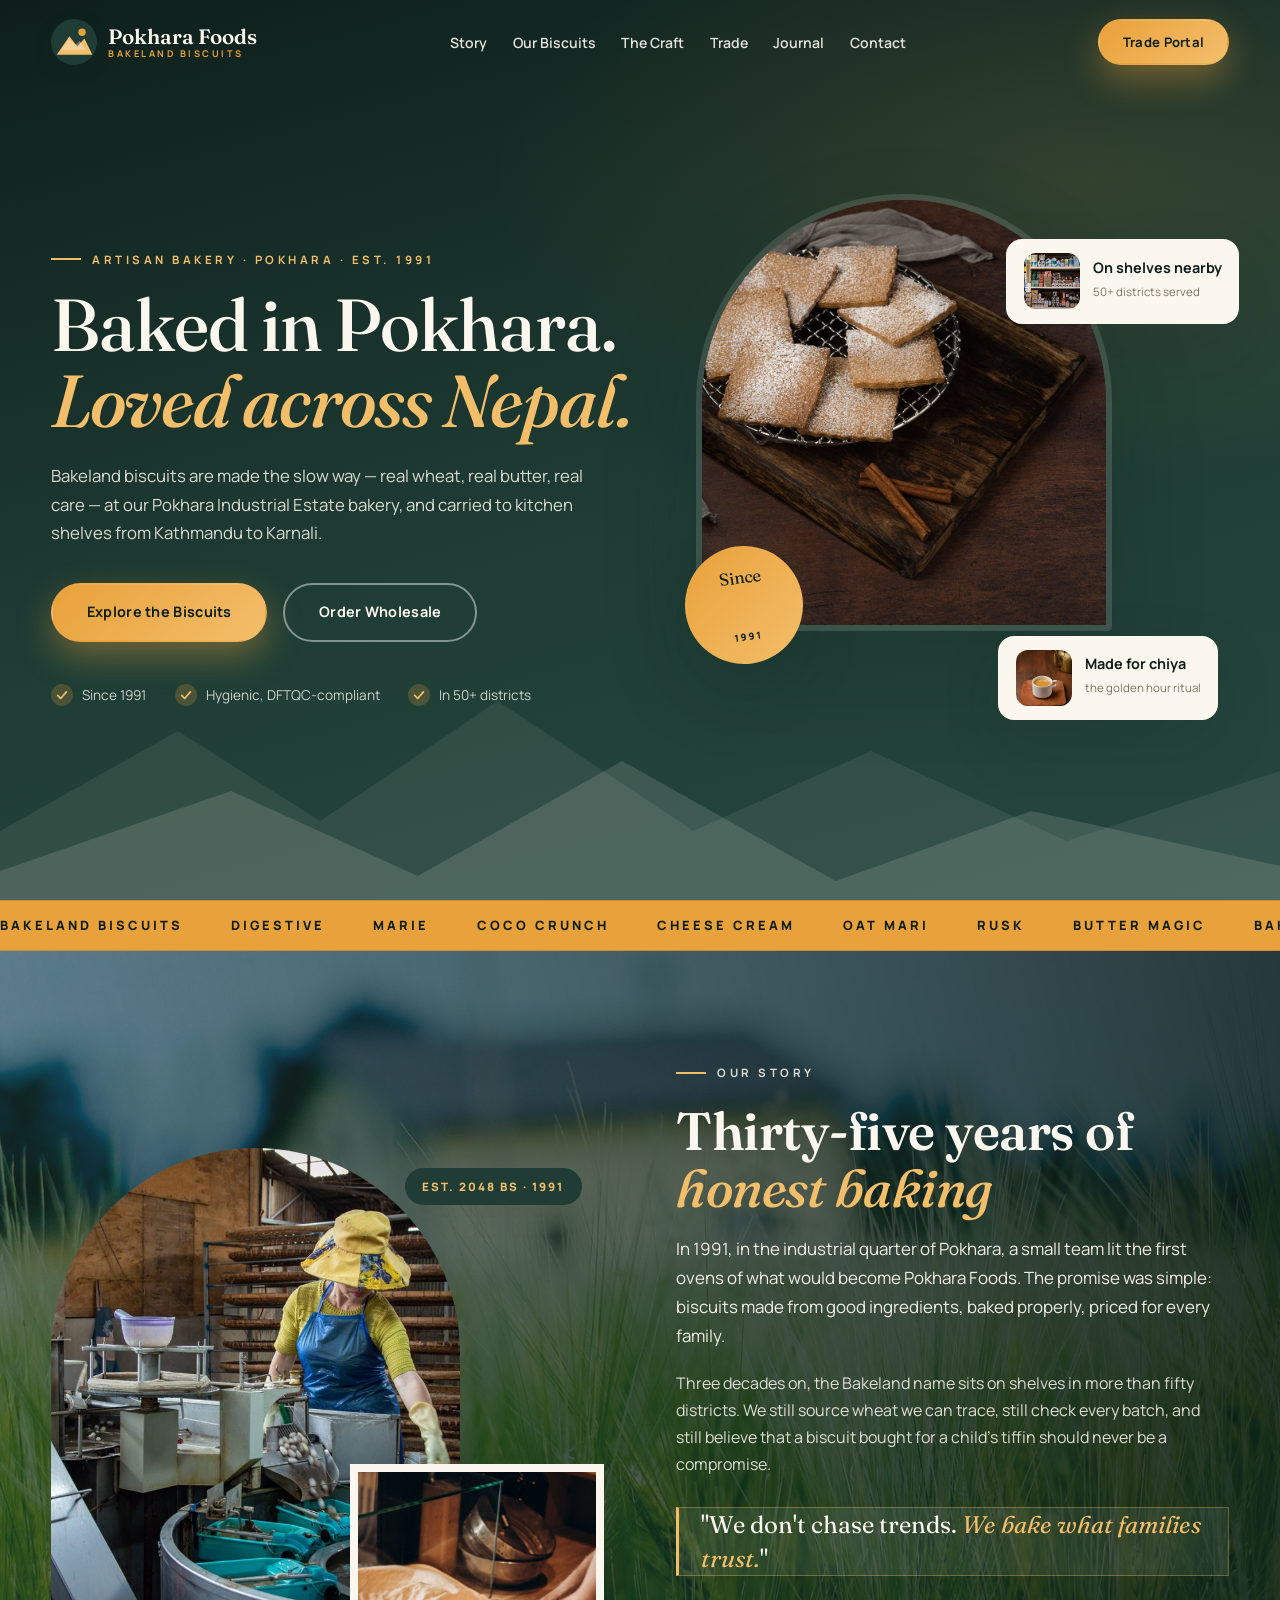
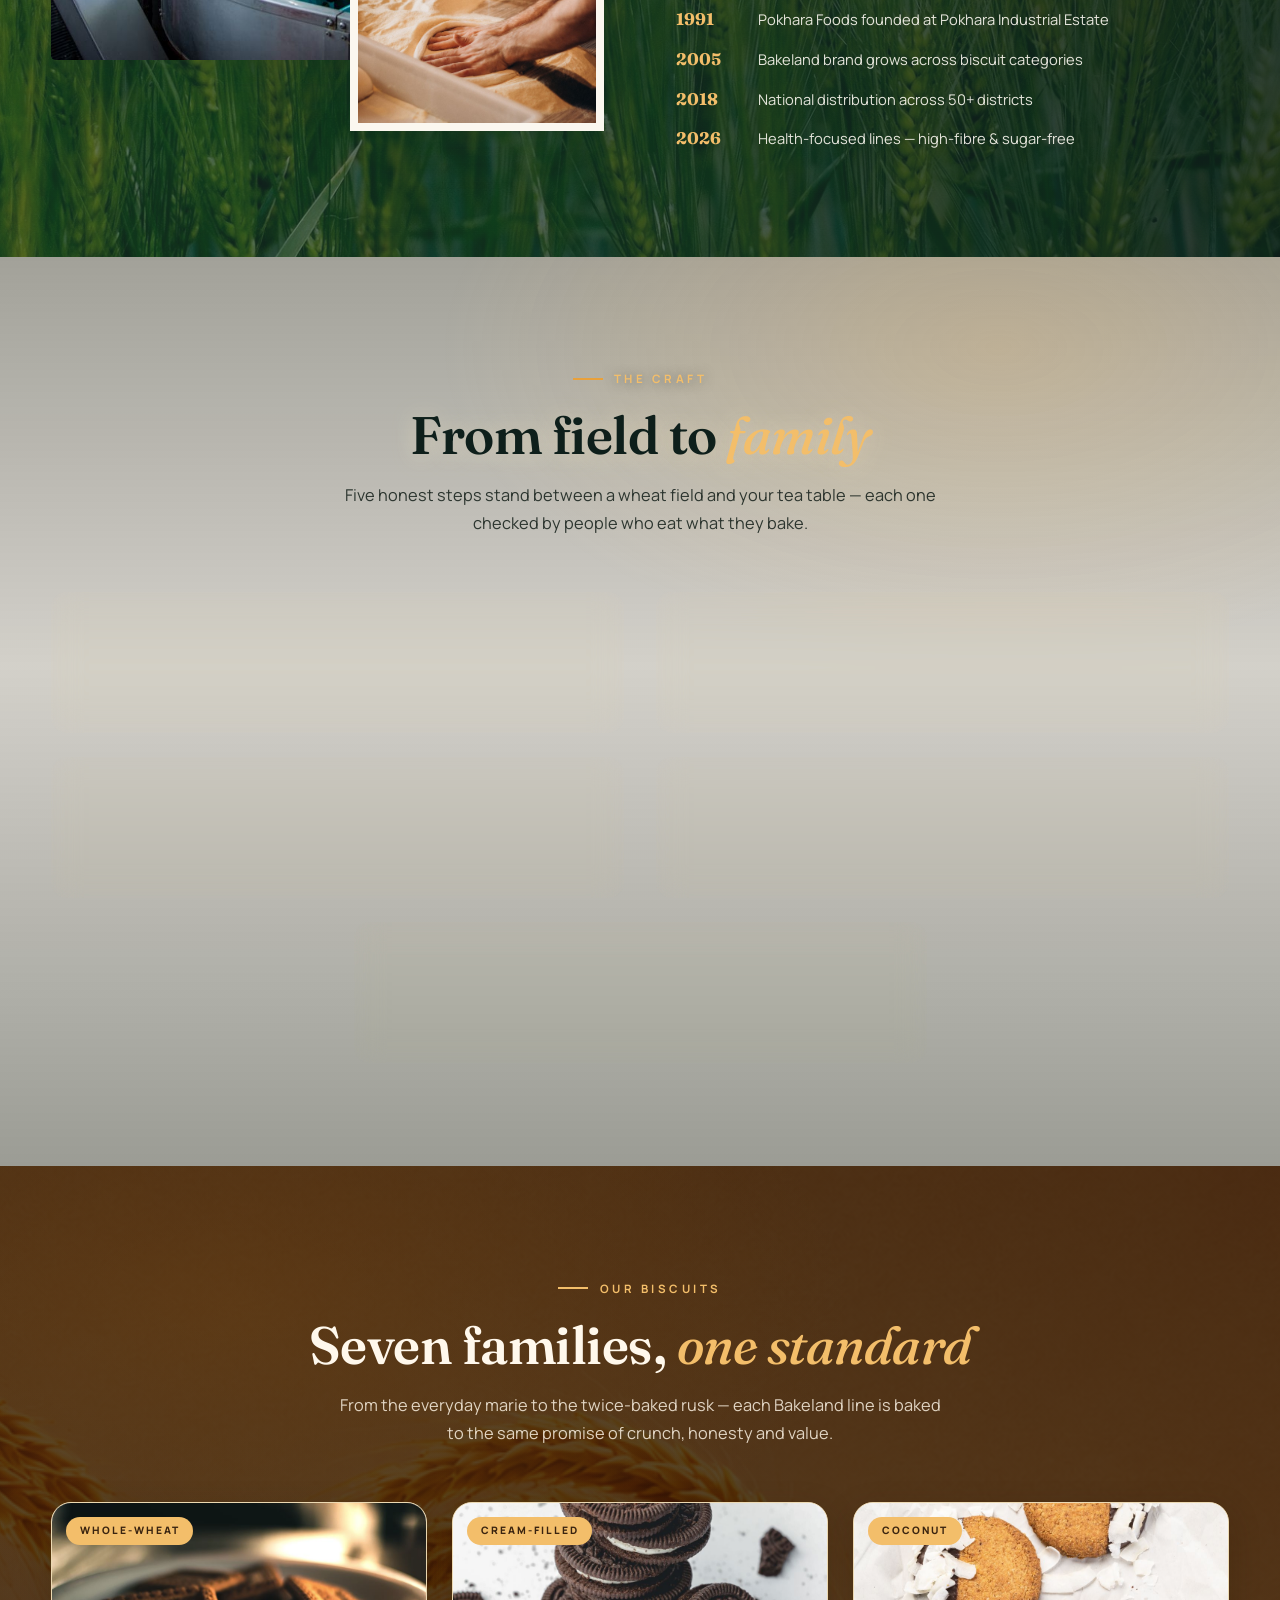
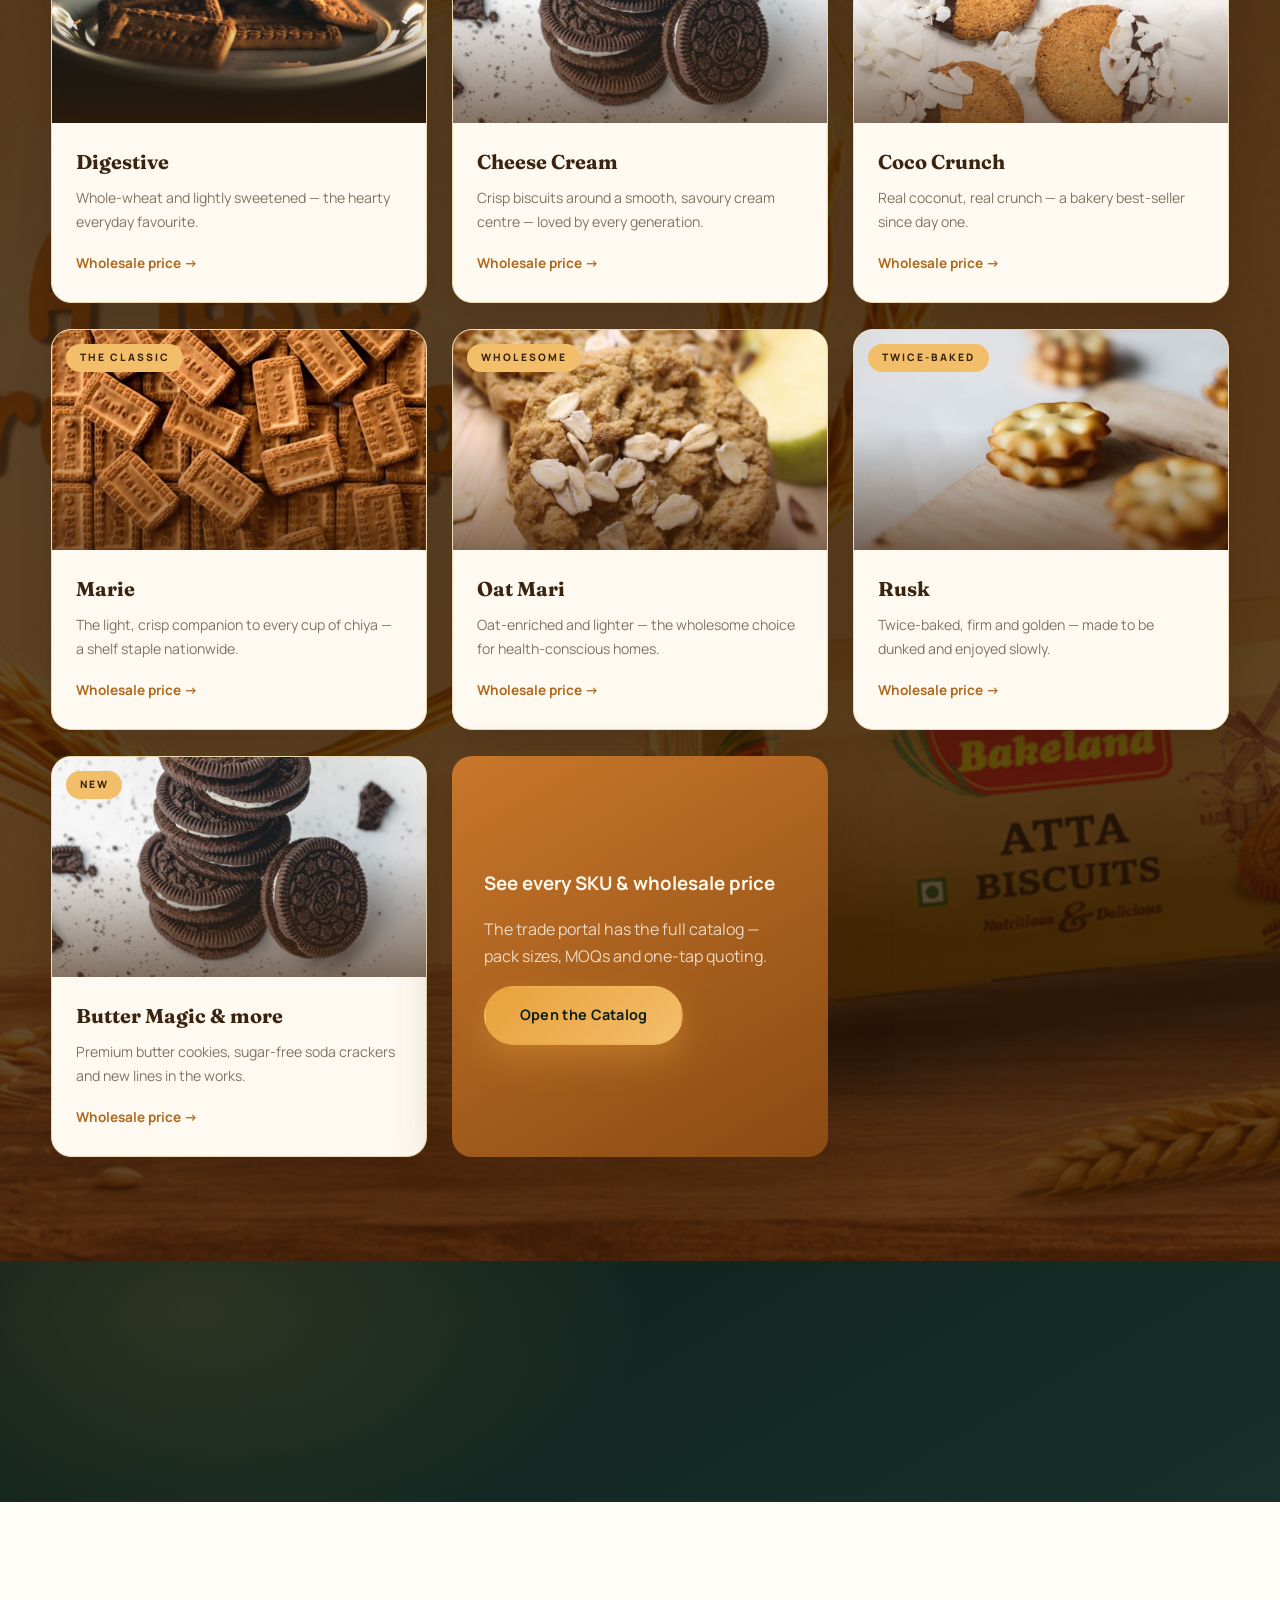
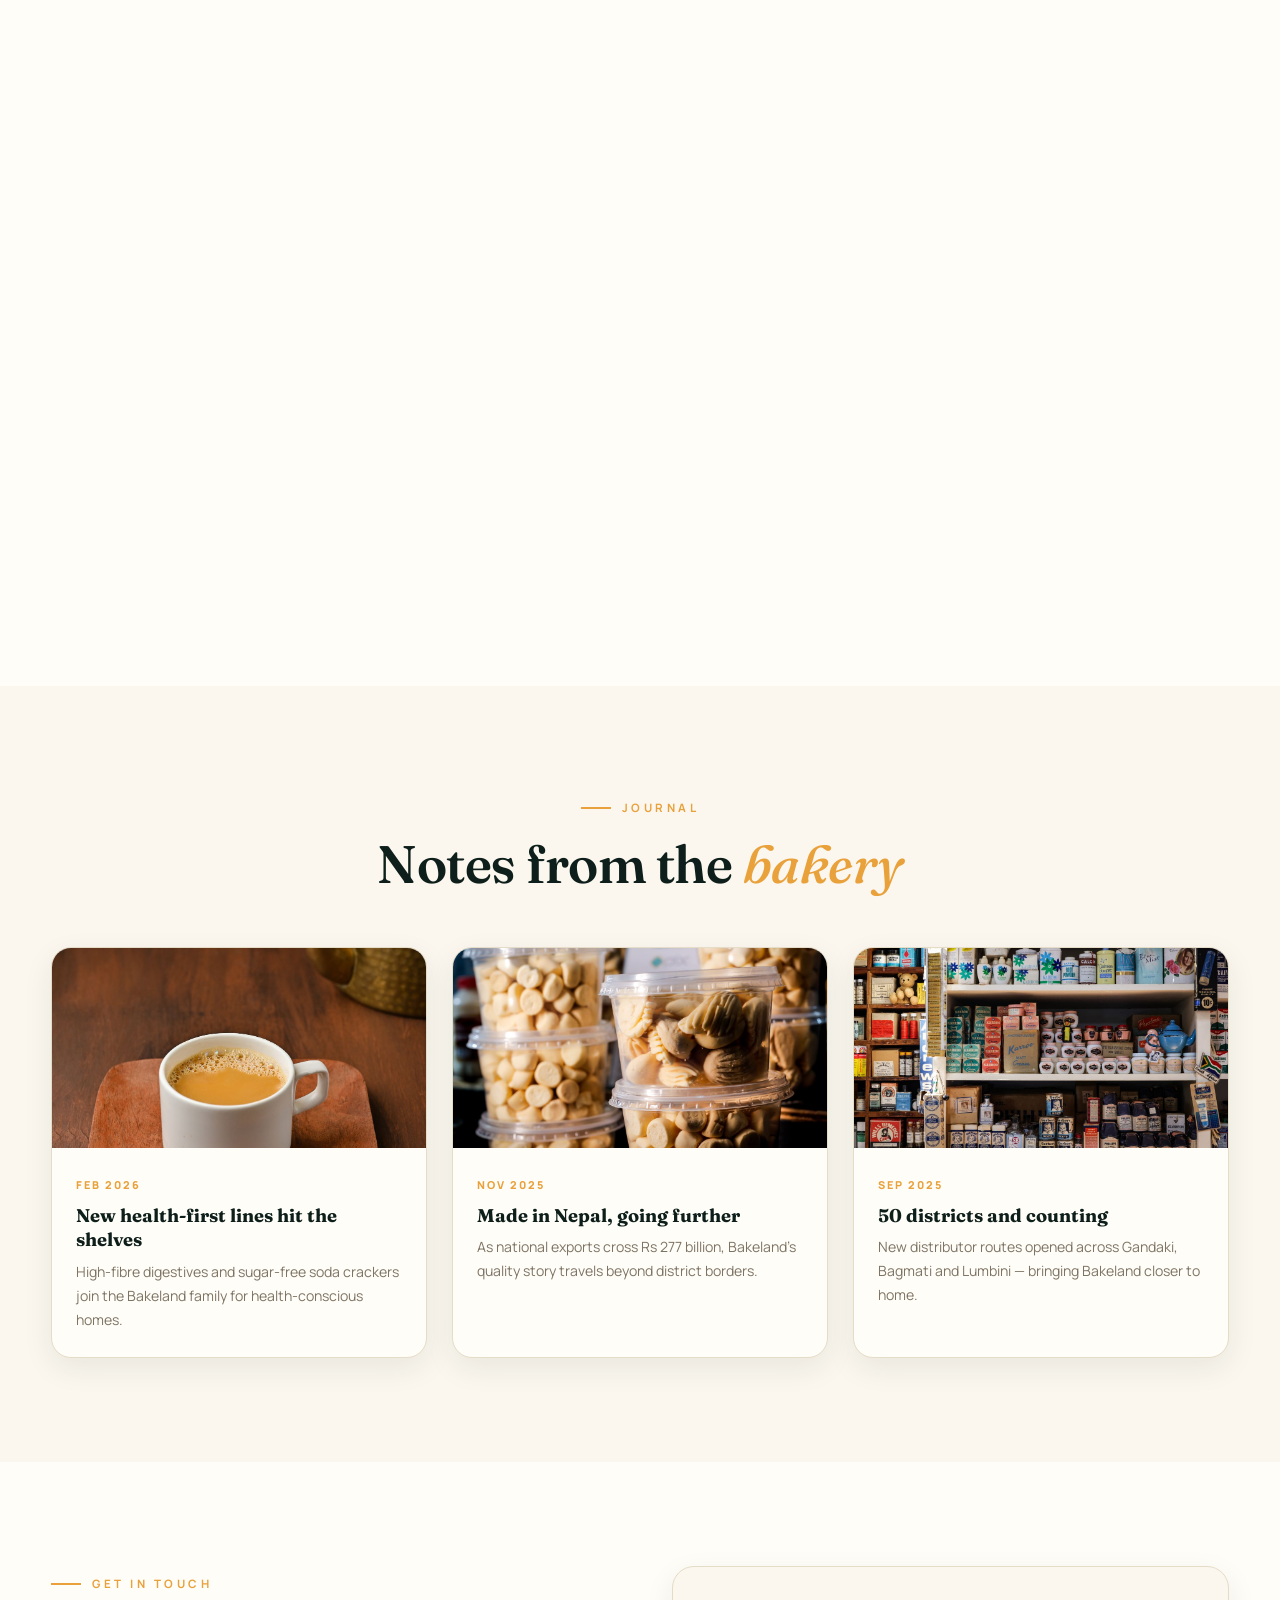
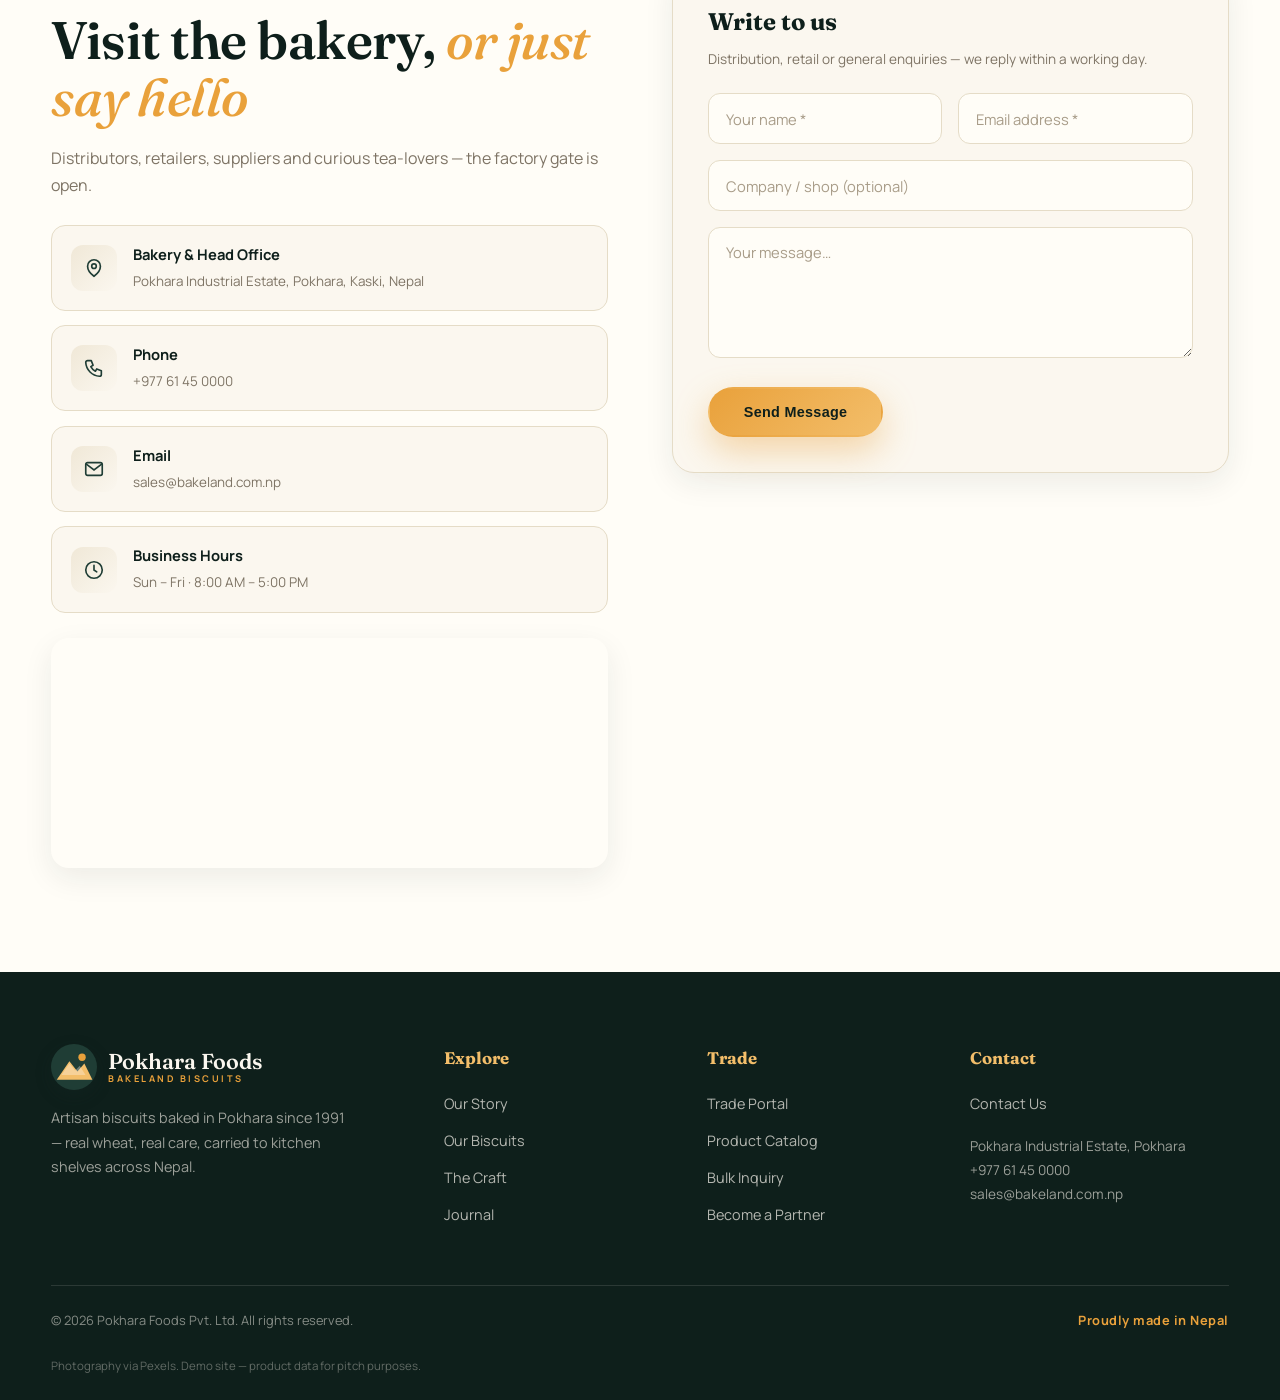
==== commit e34d6b84: "fix: proper mobile responsiveness across site and trade portal - Mobile nav drawer at <=1000px with " ====
--- a/index.html
+++ b/index.html
@@ -3,6 +3,7 @@
 <head>
   <meta charset="UTF-8" />
   <meta name="viewport" content="width=device-width, initial-scale=1.0" />
+  <meta name="theme-color" content="#0e1f1b" />
   <title>Pokhara Foods | Bakeland Biscuits — Baked in Pokhara, Loved Across Nepal</title>
   <meta name="description" content="Pokhara Foods Pvt. Ltd. — artisan biscuit makers since 1991. Bakeland digestive, marie, coconut crunch and cream biscuits, baked at our Pokhara Industrial Estate bakery and carried to kitchens across Nepal." />
   <meta name="keywords" content="Bakeland biscuits, biscuit manufacturer Nepal, Pokhara Foods, digestive biscuits Nepal, biscuit wholesaler Nepal, Made in Nepal snacks" />
@@ -60,9 +61,10 @@
         <li><a href="#trade">Trade</a></li>
         <li><a href="#journal">Journal</a></li>
         <li><a href="#contact">Contact</a></li>
+        <li class="nav-drawer-cta"><a href="portal.html" class="btn btn-primary btn-sm nav-drawer-btn">Trade Portal</a></li>
       </ul>
 
-      <a href="portal.html" class="btn btn-primary btn-sm">Trade Portal</a>
+      <a href="portal.html" class="btn btn-primary btn-sm nav-cta">Trade Portal</a>
 
       <button class="hamburger" id="hamburger" aria-label="Toggle menu">
         <span></span><span></span><span></span>
--- a/main.css
+++ b/main.css
@@ -41,6 +41,14 @@
 img { display: block; max-width: 100%; }
 em { font-style: italic; }
 
+a, button, input, select, textarea { -webkit-tap-highlight-color: transparent; }
+a, button { touch-action: manipulation; }
+a:focus-visible, button:focus-visible,
+input:focus-visible, select:focus-visible, textarea:focus-visible {
+  outline: 2px solid var(--saffron);
+  outline-offset: 2px;
+}
+
 .section { padding: 6.5rem 0; }
 
 /* ---------- Type ---------- */
@@ -168,14 +176,23 @@
 }
 .nav-links a:hover::after { width: 100%; }
 
+/* CTA that lives inside the mobile drawer (hidden on desktop) */
+.nav-drawer-cta { display: none; }
+.nav-drawer-btn { justify-content: center; width: 100%; }
+
 .hamburger {
   display: none;
   flex-direction: column;
+  align-items: center;
+  justify-content: center;
   gap: 5px;
   background: none;
   border: none;
   cursor: pointer;
-  padding: 6px;
+  padding: 10px;
+  min-width: 46px;
+  min-height: 46px;
+  margin-right: -8px;
   z-index: 110;
 }
 .hamburger span { width: 26px; height: 2.5px; background: var(--pine-deep); border-radius: 3px; transition: transform 0.3s ease, opacity 0.3s ease; }
@@ -190,6 +207,7 @@
 .hero {
   position: relative;
   min-height: 100vh;
+  min-height: 100dvh;
   display: flex;
   align-items: center;
   overflow: hidden;
@@ -786,14 +804,56 @@
 .reveal { opacity: 0; transform: translateY(26px); transition: opacity 0.8s cubic-bezier(0.22, 1, 0.36, 1), transform 0.8s cubic-bezier(0.22, 1, 0.36, 1); transition-delay: var(--delay, 0s); }
 .reveal.visible { opacity: 1; transform: translateY(0); }
 
+@media (prefers-reduced-motion: reduce) {
+  .reveal { opacity: 1; transform: none; transition: none; }
+  .hero-float { animation: none; }
+  .ticker-track { animation: none; }
+  .p-card { animation: none; }
+}
+
 /* ============================================================
    RESPONSIVE
    ============================================================ */
 @media (max-width: 1000px) {
-  .nav-links { gap: 1.1rem; }
-  .nav-links a { font-size: 0.82rem; }
+  .stats-inner { display: flex; flex-wrap: wrap; justify-content: center; gap: 2rem 2.5rem; }
+  .stat { flex: 1 1 150px; min-width: 130px; }
   .hero-collage { height: 480px; }
-  .stats-inner { grid-template-columns: repeat(3, 1fr); gap: 2.5rem 1.5rem; }
+
+  /* hide the header CTA — its twin lives inside the drawer */
+  .nav-cta { display: none; }
+  .nav-drawer-cta { display: block; margin-top: 0.8rem; }
+
+  /* slide-in drawer */
+  .nav-links {
+    position: fixed;
+    top: 0; right: -100%;
+    width: min(320px, 85vw);
+    height: 100vh;
+    height: 100dvh;
+    background: var(--pine-deep);
+    flex-direction: column;
+    align-items: flex-start;
+    justify-content: flex-start;
+    padding: 7rem 2.2rem 2rem;
+    gap: 1.3rem;
+    overflow-y: auto;
+    transition: right 0.4s ease;
+    box-shadow: -20px 0 50px rgba(0, 0, 0, 0.35);
+    z-index: 96;
+  }
+  .nav-links.open { right: 0; }
+  .nav-links a { color: rgba(251, 247, 239, 0.9) !important; font-size: 1.02rem; }
+  .hamburger { display: flex; }
+
+  /* backdrop behind the drawer — closes on tap (handled in JS) */
+  body.menu-open::after {
+    content: "";
+    position: fixed;
+    inset: 0;
+    z-index: 94;
+    background: rgba(14, 31, 27, 0.55);
+    backdrop-filter: blur(2px);
+  }
 }
 
 @media (max-width: 900px) {
@@ -809,28 +869,13 @@
   .craft-step { grid-template-columns: 84px 1fr; }
   .craft-step .craft-img { width: 84px; height: 76px; }
   .footer-top { grid-template-columns: 1fr 1fr; }
-
-  .nav-links {
-    position: fixed;
-    top: 0; right: -100%;
-    width: min(320px, 85vw);
-    height: 100vh;
-    background: var(--pine-deep);
-    flex-direction: column;
-    padding: 6.5rem 2.5rem 2rem;
-    gap: 1.4rem;
-    transition: right 0.4s ease;
-    box-shadow: -20px 0 50px rgba(0, 0, 0, 0.35);
-  }
-  .nav-links.open { right: 0; }
-  .nav-links a { color: rgba(251, 247, 239, 0.9) !important; font-size: 1rem; }
-  .hamburger { display: flex; }
 }
 
 @media (max-width: 620px) {
   .section { padding: 4.5rem 0; }
+  .hero { padding: 6.5rem 0 3.5rem; }
+  .section-head { margin-bottom: 2.2rem; }
   .families-grid, .journal-grid { grid-template-columns: 1fr; }
-  .stats-inner { grid-template-columns: 1fr 1fr; gap: 2rem 1rem; }
   .form-row { grid-template-columns: 1fr; gap: 0; }
   .hero-collage { height: 440px; }
   .hero-seal { width: 96px; height: 96px; font-size: 0.9rem; }
@@ -840,4 +885,21 @@
   .craft-step:last-child { grid-column: auto; max-width: none; margin: 0; }
   .craft-step .craft-img { width: 100%; height: 150px; }
   .craft-num { margin-top: 0.4rem; }
-}
+
+  /* 16px inputs stop iOS auto-zoom on focus */
+  .contact-form input, .contact-form textarea,
+  .mini-calc select, .mini-calc input { font-size: 16px; }
+  .hero-actions { width: 100%; }
+  .hero-actions .btn { flex: 1 1 160px; }
+}
+
+@media (max-width: 480px) {
+  .hero-actions { flex-direction: column; }
+  .hero-actions .btn { width: 100%; flex: none; }
+  .hero-collage { height: 400px; }
+  .hero-float { padding: 0.7rem 0.9rem; }
+  .hero-float img { width: 44px; height: 44px; }
+  .footer-top { grid-template-columns: 1fr; gap: 2.4rem; }
+  .timeline li { gap: 0.6rem; }
+  .timeline b { min-width: 58px; }
+}
